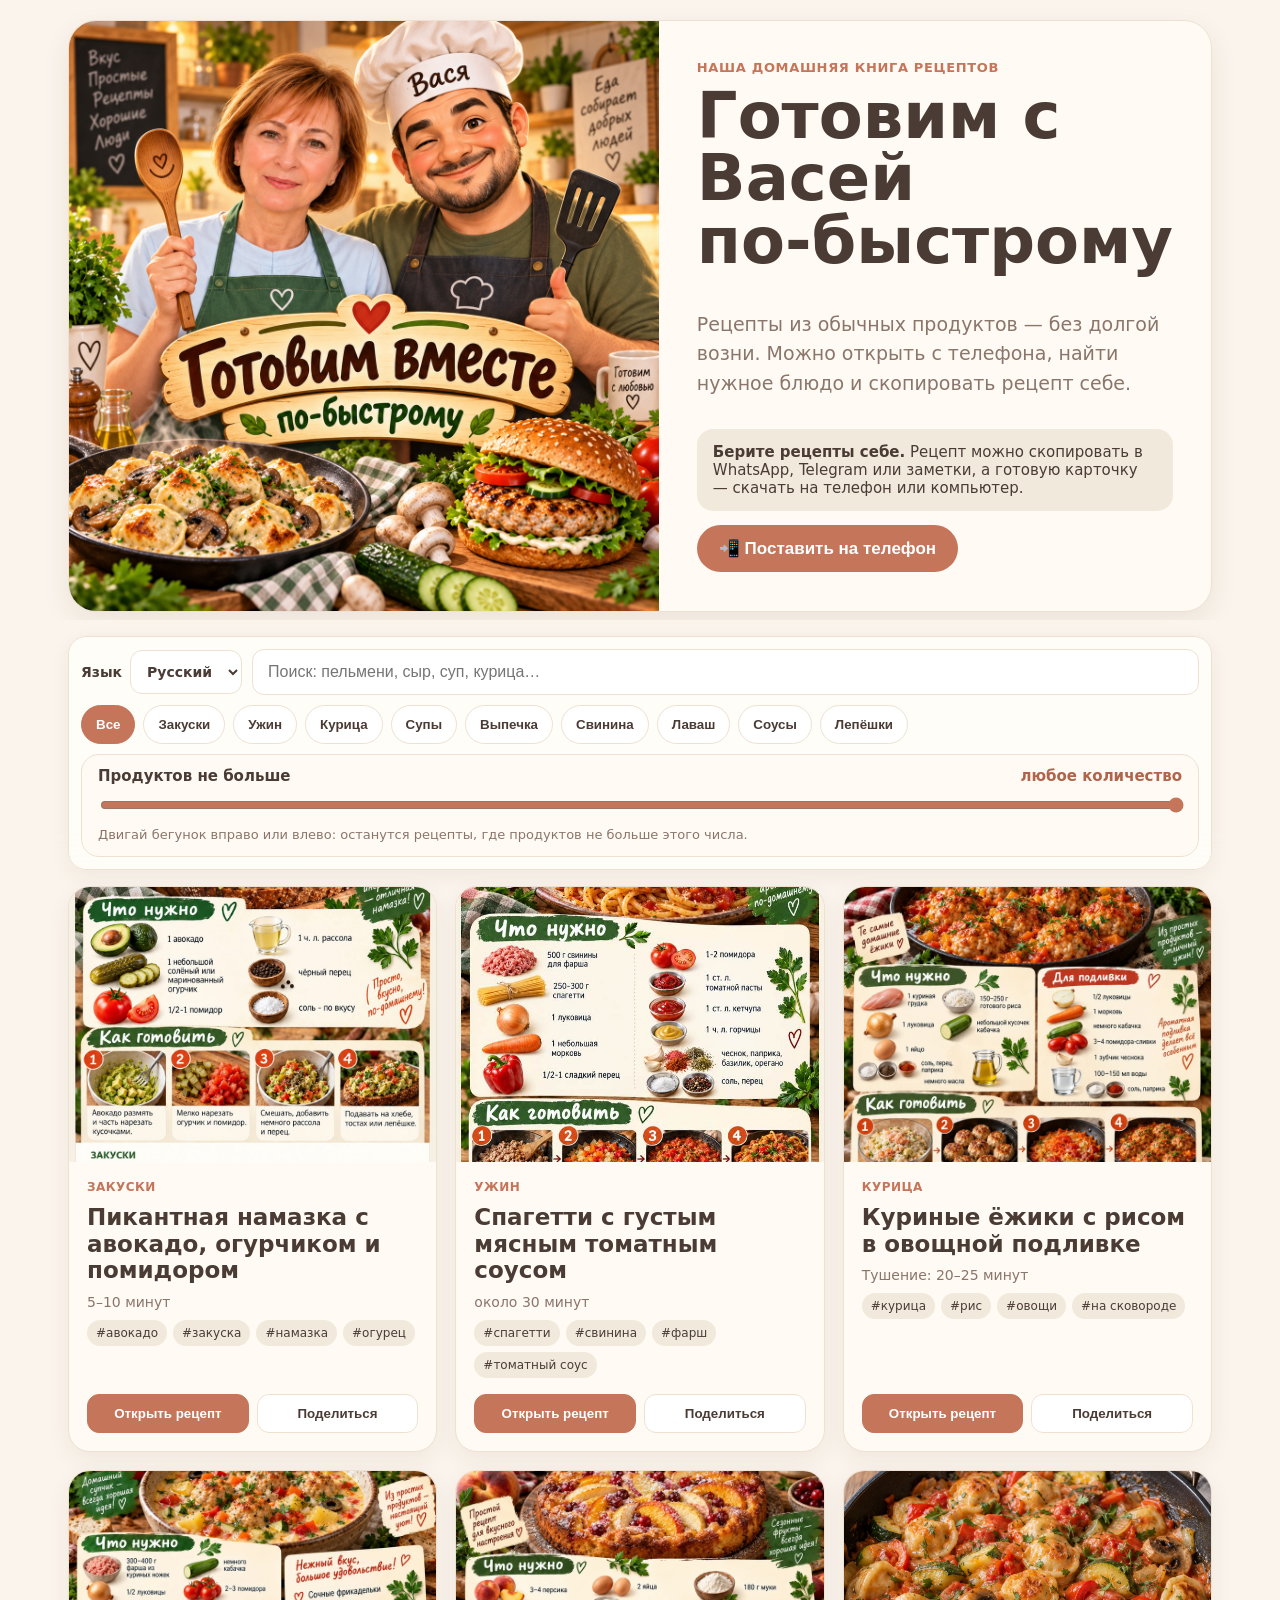
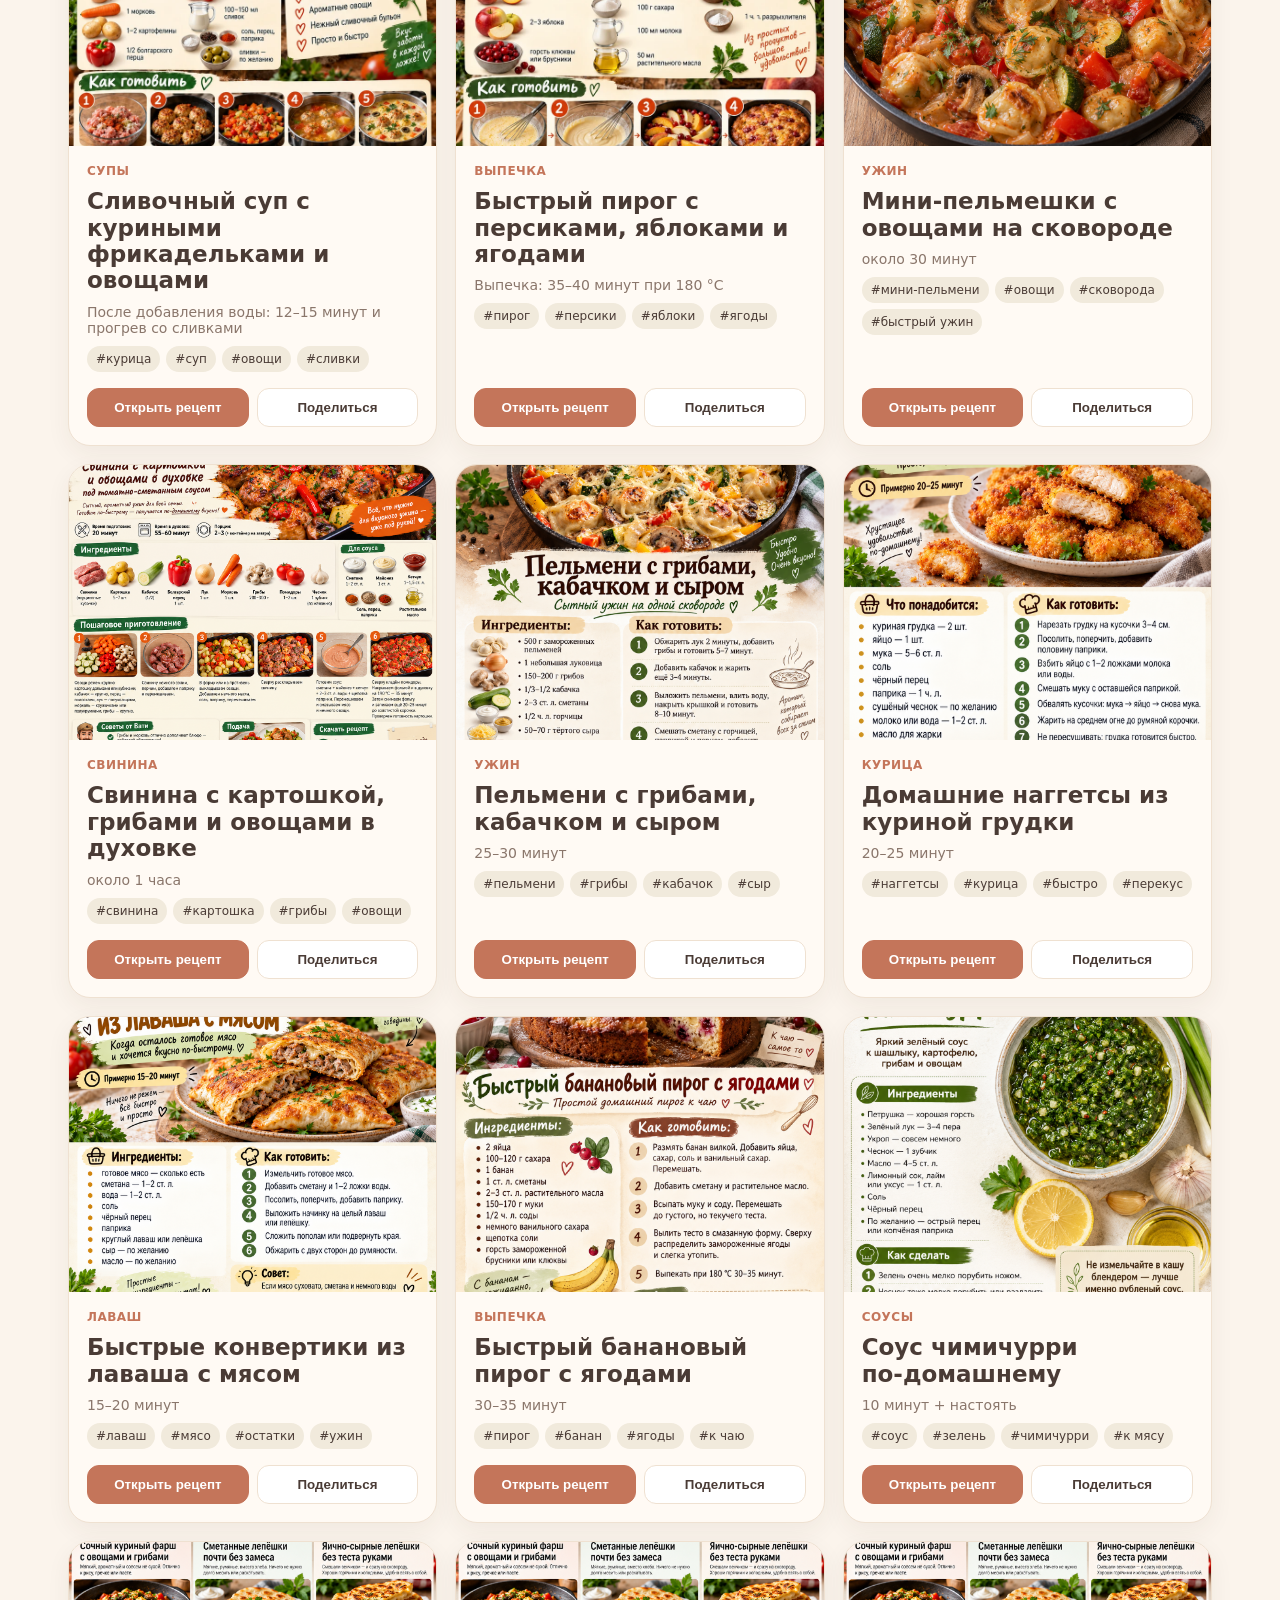
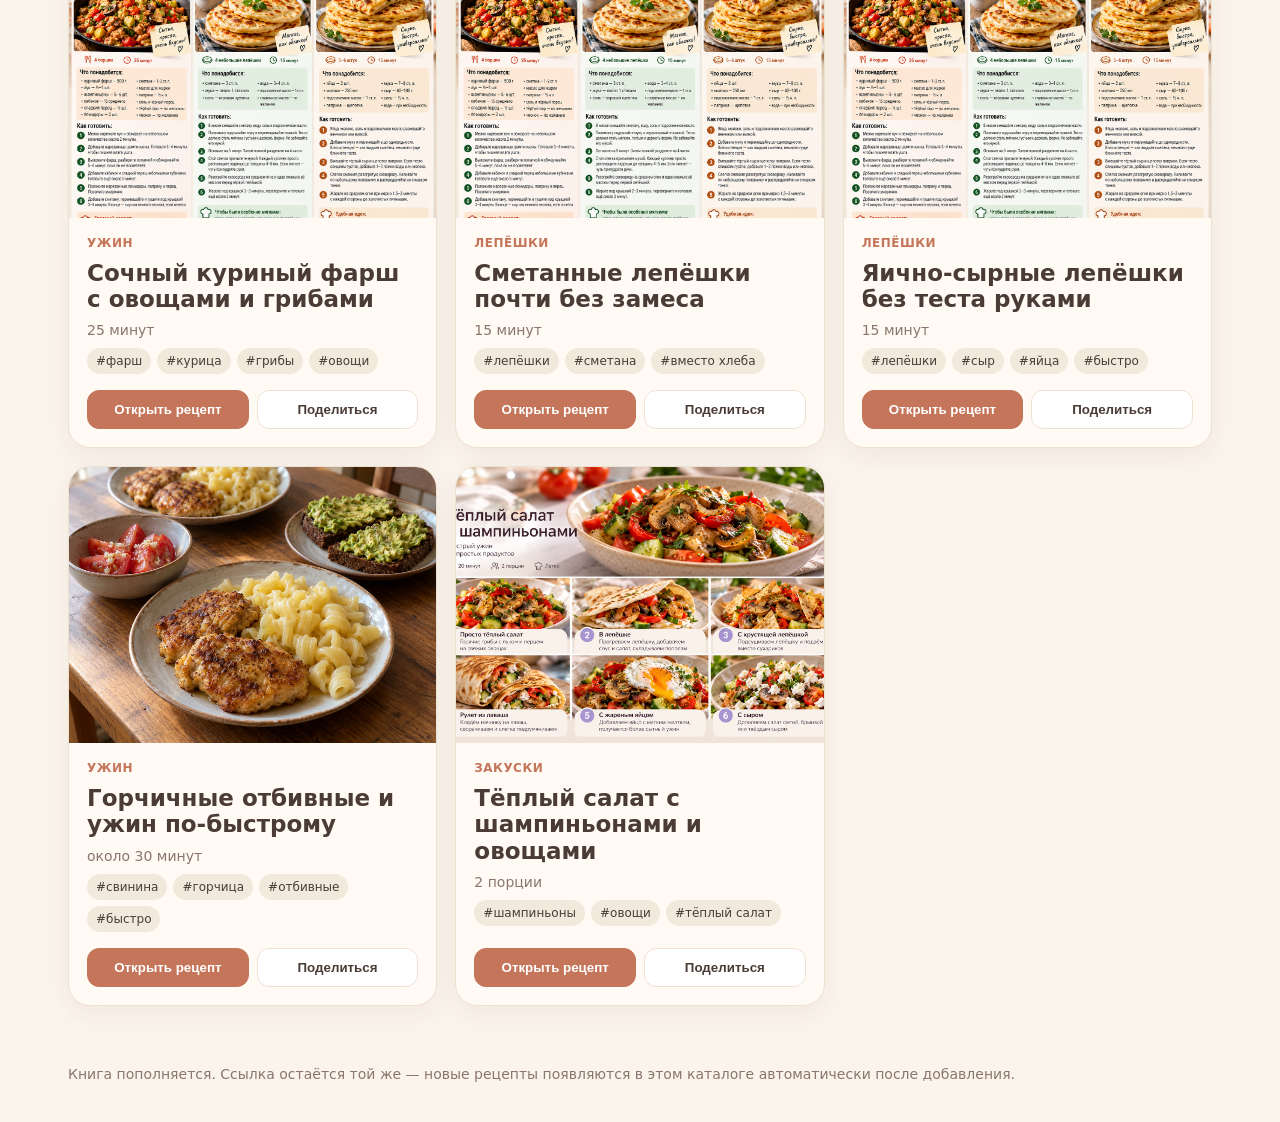
==== index.html @ b82f5401 "Compact phone header, collapsible ingredient filter, cover-free start in installed app Co-Authored-B" ====
<!doctype html>
<html lang="ru">
<head>
<meta charset="utf-8">

<meta name="viewport" content="width=device-width,initial-scale=1">
<title>Готовим с Васей по‑быстрому</title>
<meta name="description" content="Простые домашние рецепты Люды и Васи: быстро, понятно и из обычных продуктов.">
<link rel="manifest" href="manifest.webmanifest">
<meta name="theme-color" content="#f3c9b0">
<meta name="mobile-web-app-capable" content="yes">
<meta name="apple-mobile-web-app-capable" content="yes">
<meta name="apple-mobile-web-app-title" content="Готовим с Васей">
<link rel="apple-touch-icon" href="icons/apple-touch-icon.png">
<link rel="icon" type="image/png" href="icons/icon-192.png">
<link rel="stylesheet" href="extras.css?v=5">
<style>
:root{--bg:#fbf4ec;--card:#fffaf4;--ink:#4a3b35;--muted:#8a766b;--green:#c4755a;--gold:#f0d08a;--line:#efe1d1}
*{box-sizing:border-box} body{margin:0;font-family:system-ui,-apple-system,Segoe UI,Roboto,Arial,sans-serif;background:var(--bg);color:var(--ink)}
.hero{max-width:1180px;margin:0 auto;padding:20px 18px 8px}
.heroCard{background:var(--card);border:1px solid var(--line);border-radius:28px;overflow:hidden;box-shadow:0 10px 28px rgba(70,50,30,.08)}
.heroGrid{display:grid;grid-template-columns:1.05fr .95fr;align-items:stretch}
.heroImg{width:100%;height:100%;min-height:390px;object-fit:cover}
.heroText{padding:38px;display:flex;flex-direction:column;justify-content:center}
.kicker{font-weight:800;color:var(--green);letter-spacing:.05em;text-transform:uppercase;font-size:13px}
h1{font-size:clamp(34px,5vw,64px);line-height:.98;margin:10px 0 18px}
.heroText p{font-size:19px;line-height:1.55;color:var(--muted);max-width:650px}
.note{background:#f1eadc;border-radius:16px;padding:14px 16px;margin-top:12px;font-size:15px}
.toolbar{max-width:1180px;margin:0 auto;padding:16px 18px;position:sticky;top:0;z-index:5;background:linear-gradient(var(--bg) 80%,rgba(247,241,229,0))}
.controls{background:rgba(255,253,248,.96);border:1px solid var(--line);border-radius:18px;padding:12px;display:flex;gap:10px;flex-wrap:wrap;box-shadow:0 6px 20px rgba(70,50,30,.06)}
input{flex:1;min-width:220px;padding:13px 15px;border:1px solid var(--line);border-radius:12px;font-size:16px;background:#fff}
button,.chip{border:1px solid var(--line);background:#fff;padding:11px 14px;border-radius:999px;cursor:pointer;font-weight:700;color:var(--ink)}
.chip.active{background:var(--green);color:#fff;border-color:var(--green)}
main{max-width:1180px;margin:0 auto;padding:0 18px 60px}
.grid{display:grid;grid-template-columns:repeat(3,1fr);gap:18px}
.card{background:var(--card);border:1px solid var(--line);border-radius:22px;overflow:hidden;box-shadow:0 8px 24px rgba(70,50,30,.06);display:flex;flex-direction:column}
.card img{width:100%;aspect-ratio:4/3;object-fit:cover}
.cardBody{padding:18px;display:flex;flex-direction:column;gap:10px;flex:1}
.badge{font-size:12px;font-weight:800;color:var(--green);text-transform:uppercase;letter-spacing:.04em}
.card h2{font-size:23px;line-height:1.15;margin:0}.meta{color:var(--muted);font-size:14px}
.tags{display:flex;gap:6px;flex-wrap:wrap}.tag{font-size:12px;background:#f1eadc;border-radius:999px;padding:6px 9px}
.actions{display:flex;gap:8px;margin-top:auto;padding-top:6px}
.actions button{border-radius:12px;flex:1}.primary{background:var(--green);color:#fff;border-color:var(--green)}
.modal{position:fixed;inset:0;background:rgba(34,26,20,.58);display:none;align-items:center;justify-content:center;padding:18px;z-index:20}
.modal.open{display:flex}.modalBox{background:var(--card);max-width:820px;width:100%;max-height:92vh;overflow:auto;border-radius:24px;border:1px solid var(--line)}
.modalImg{width:100%;max-height:360px;object-fit:cover}.modalBody{padding:22px 24px 28px}
.close{float:right}.cols{display:grid;grid-template-columns:.9fr 1.1fr;gap:24px}.cols h3{margin-bottom:8px}li{margin:7px 0;line-height:1.45}
.recipeDesc{font-size:16px;line-height:1.55;color:var(--muted);margin:10px 0 18px}.modalActions{display:grid;grid-template-columns:repeat(3,1fr);gap:10px;margin-top:16px}.copyBig,.shareBig,.downloadBig{width:100%;margin-top:0;border-radius:14px}.copyBig{background:var(--green);color:#fff;border-color:var(--green)}.shareBig{background:#fff;color:var(--ink);border-color:var(--green)}.downloadBig{background:#fff7e8;color:var(--ink);border-color:var(--gold)}
.footer{max-width:1180px;margin:0 auto;padding:0 18px 40px;color:var(--muted);font-size:14px}
.empty{padding:40px;text-align:center;color:var(--muted);grid-column:1/-1}
@media(max-width:900px){.heroGrid{grid-template-columns:1fr}.heroImg{min-height:0;max-height:520px}.grid{grid-template-columns:repeat(2,1fr)}.cols{grid-template-columns:1fr}}
@media(max-width:600px){.modalActions{grid-template-columns:1fr}.hero{padding:10px 10px 0}.heroText{padding:24px}.heroText p{font-size:17px}.toolbar,main{padding-left:10px;padding-right:10px}.grid{grid-template-columns:1fr}.card h2{font-size:22px}.modal{padding:8px}.modalBody{padding:18px}}

.languageControl{display:flex;align-items:center;gap:8px;font-size:14px;font-weight:700}.languageControl select{border:1px solid var(--line);border-radius:12px;background:#fff;padding:12px;color:var(--ink);font:inherit}#translationNotice:empty{display:none}.modalActions{grid-template-columns:repeat(2,minmax(0,1fr))}@media(max-width:600px){.languageControl{width:100%;justify-content:flex-end}input{min-width:0;width:100%}.modalActions{grid-template-columns:1fr}.actions button{min-width:0}.controls{overflow-wrap:anywhere}}
.servingChoices{display:flex;flex-wrap:wrap;gap:8px}.servingChoices button{min-height:44px;text-align:left;white-space:normal}.servingDescription{line-height:1.55}.servingBlock{margin:18px 0}.servingBlock[hidden]{display:none}</style>
</head>
<body>
<section class="hero"><div class="heroCard"><div class="heroGrid">
<img class="heroImg" src="assets/cover.png" alt="Готовим вместе по-быстрому">
<div class="heroText"><div class="kicker">Наша домашняя книга рецептов</div>
<h1>Готовим с Васей по‑быстрому</h1>
<p>Рецепты из обычных продуктов — без долгой возни. Можно открыть с телефона, найти нужное блюдо и скопировать рецепт себе.</p>
<div class="note"><b>Берите рецепты себе.</b> Рецепт можно скопировать в WhatsApp, Telegram или заметки, а готовую карточку — скачать на телефон или компьютер.</div>
</div></div></div></section>

<div class="toolbar"><div class="controls">
<label class="languageControl"><span id="languageLabel">Язык</span><select id="languageSelect"><option value="ru" lang="ru">Русский</option><option value="en" lang="en">English</option><option value="fr" lang="fr">Français</option></select></label>
<input id="search" placeholder="Найти: пельмени, фарш, соус, лаваш…">
<div id="chips" style="display:flex;gap:8px;flex-wrap:wrap"></div>
</div></div>

<main><div id="grid" class="grid"></div></main>
<div class="footer">Книга пополняется. Ссылка остаётся той же — новые рецепты появляются в этом каталоге автоматически после добавления.</div>

<div id="modal" class="modal"><div class="modalBox">
<img id="mImg" class="modalImg" alt="">
<div class="modalBody"><button class="close" id="closeBtn">Закрыть</button>
<div class="badge" id="mCat"></div><h2 id="mTitle"></h2><div class="meta" id="mTime"></div><p class="recipeDesc" id="mDesc"></p>
<div class="cols"><div><h3 id="ingredientsTitle">Что понадобится</h3><ul id="mIng"></ul></div><div><h3 id="stepsTitle">Как готовить</h3><ol id="mSteps"></ol></div></div>
<section id="mServing" class="servingBlock" hidden aria-labelledby="servingTitle"><h3 id="servingTitle"></h3><div id="servingChoices" class="servingChoices" role="group" aria-labelledby="servingTitle"></div><p id="servingDescription" class="servingDescription" aria-live="polite"></p></section>
<p id="translationNotice" role="status"></p><div class="note" id="mTip"></div><div class="modalActions"><button class="copyBig" id="copyBtn">Скопировать рецепт</button><button class="shareBig" id="shareBtn">Поделиться</button><button class="downloadBig" id="downloadBtn">Скачать рецепт (.txt)</button><button class="downloadBig" id="originalBtn" style="display:none">Карточка на русском</button></div>
</div></div></div>

<script src="app.js?v=20261018-1"></script>
<script src="extras.js?v=2"></script>
</body></html>
---- extras.css ----
/* Надстройка над базовым сайтом: бегунки, кнопка установки, мягкие тона */
.kicker,.badge{color:#b0644a}
.card,.heroCard,.modalBox,.controls{box-shadow:0 8px 24px rgba(120,80,50,.07)}
.tag,.note{background:#f6e9da}

.sliderBox{background:var(--card);border:1px solid var(--line);border-radius:18px;padding:12px 16px 8px;flex:1 1 100%}
.sliderBox label{display:flex;justify-content:space-between;gap:12px;font-weight:700;font-size:15px}
.sliderBox label em{font-style:normal;color:#b0644a;text-align:right}
.sliderBox input[type=range]{width:100%;min-width:0;padding:0;height:36px;border:0;background:none;accent-color:#c4755a;cursor:pointer}
.sliderHint{margin:0 0 6px;color:var(--muted);font-size:13px}

.scaleBox{margin:16px 0 8px}

/* Панель поиска не должна занимать экран: прилипает только на высоких широких экранах */
.toolbar{position:static!important}
@media(min-width:901px) and (min-height:760px){.toolbar{position:sticky!important}}
@media(max-width:600px){
  .sliderBox{padding:10px 14px 4px}
  .sliderHint{font-size:12px}
  .controls{gap:8px}

  /* компактная шапка: рецепты должны быть видны сразу */
  .hero{padding:8px 10px 0}
  .heroImg{max-height:140px!important;min-height:0!important}
  .heroText{padding:14px 18px 16px}
  .heroText h1{font-size:28px;margin:4px 0 6px}
  .heroText p,.heroText .note{display:none}
  .toolbar{padding-top:8px;padding-bottom:8px}
  #chips{flex-wrap:nowrap!important;overflow-x:auto;width:100%;padding-bottom:4px;-webkit-overflow-scrolling:touch}
  #chips .chip{flex:none;white-space:nowrap}
  .languageControl{width:auto;flex:none}
  .languageControl span{display:none}
  .controls input{flex:1 1 140px;min-width:0}
  #ingFilter{display:none}
  .controls.openFilter #ingFilter{display:block}
  .installBtn{margin-top:8px;padding:10px 18px;font-size:15px}
}
.filterToggle{display:none;width:100%;border:1px solid var(--line);background:#fff;border-radius:14px;padding:10px 14px;font-size:15px;font-weight:700;color:var(--ink);cursor:pointer;text-align:left}
@media(max-width:600px){.filterToggle{display:block}}

/* когда приложение открыто с иконки: сразу к рецептам, без большой обложки */
@media (display-mode: standalone){
  .heroImg,.heroText p,.heroText .note{display:none!important}
  .heroGrid{grid-template-columns:1fr!important}
  .heroText{padding:16px 18px}
  .heroText h1{font-size:28px;margin:4px 0 0}
}

.installBtn{margin-top:14px;align-self:flex-start;background:#c4755a;color:#fff;border:0;border-radius:999px;padding:13px 22px;font-size:17px;font-weight:700;cursor:pointer}
.installBtn:hover{background:#b0644a}
.installHelp{margin-top:10px;background:#fff;border:1px solid var(--line);border-radius:14px;padding:12px 14px;font-size:15px;line-height:1.5;display:none}
.installHelp.open{display:block}
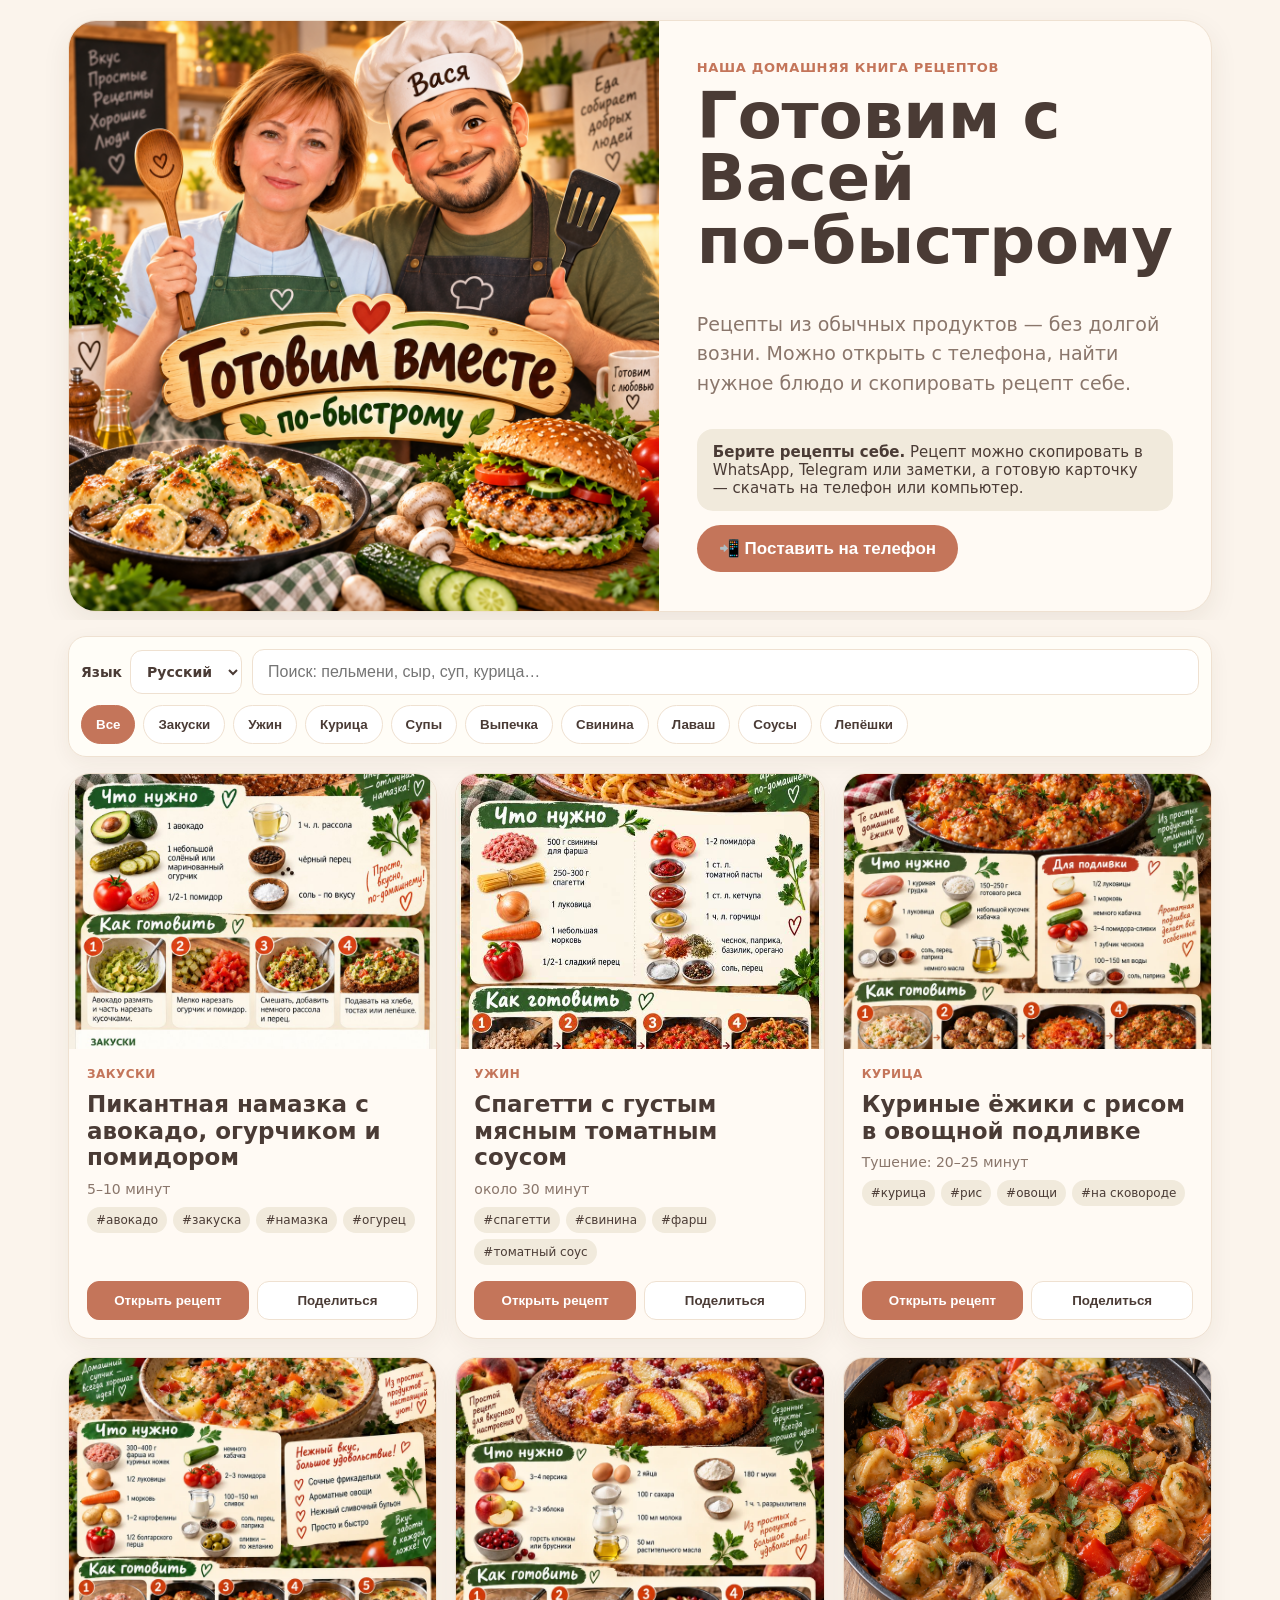
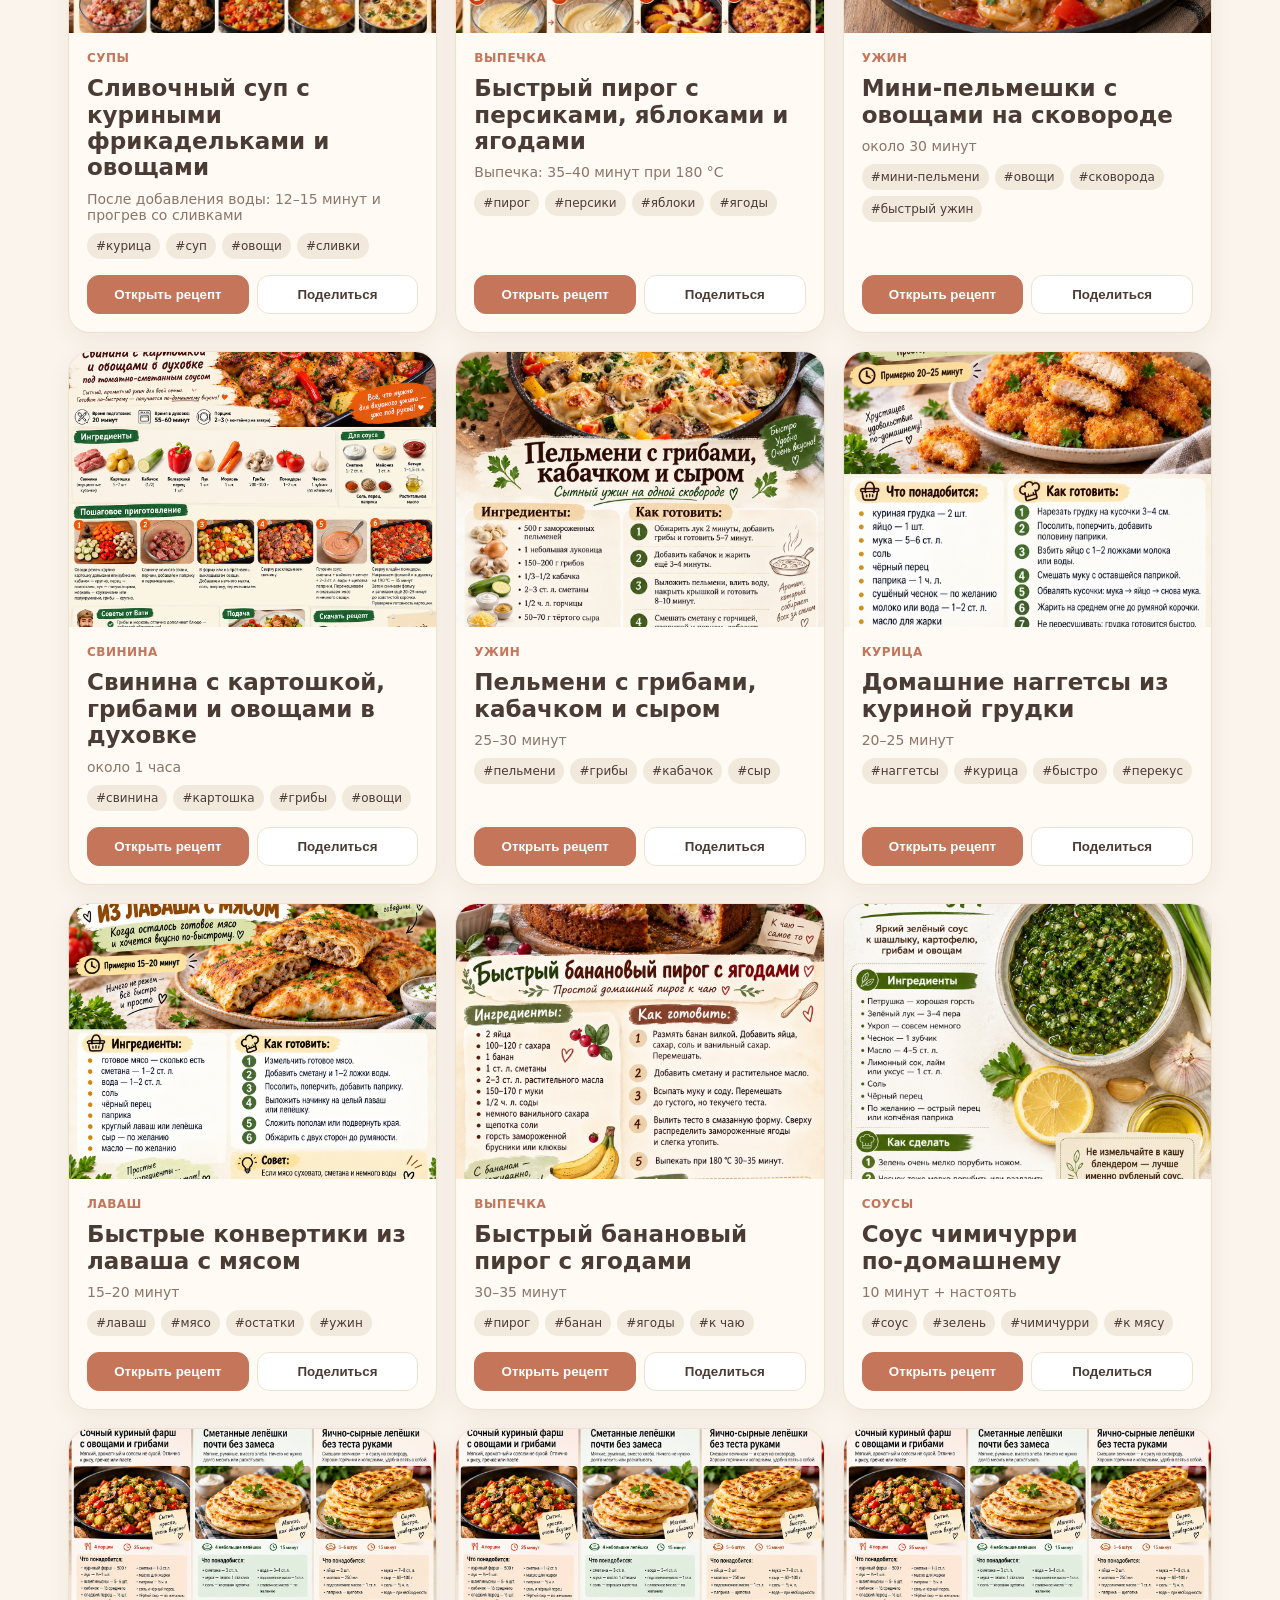
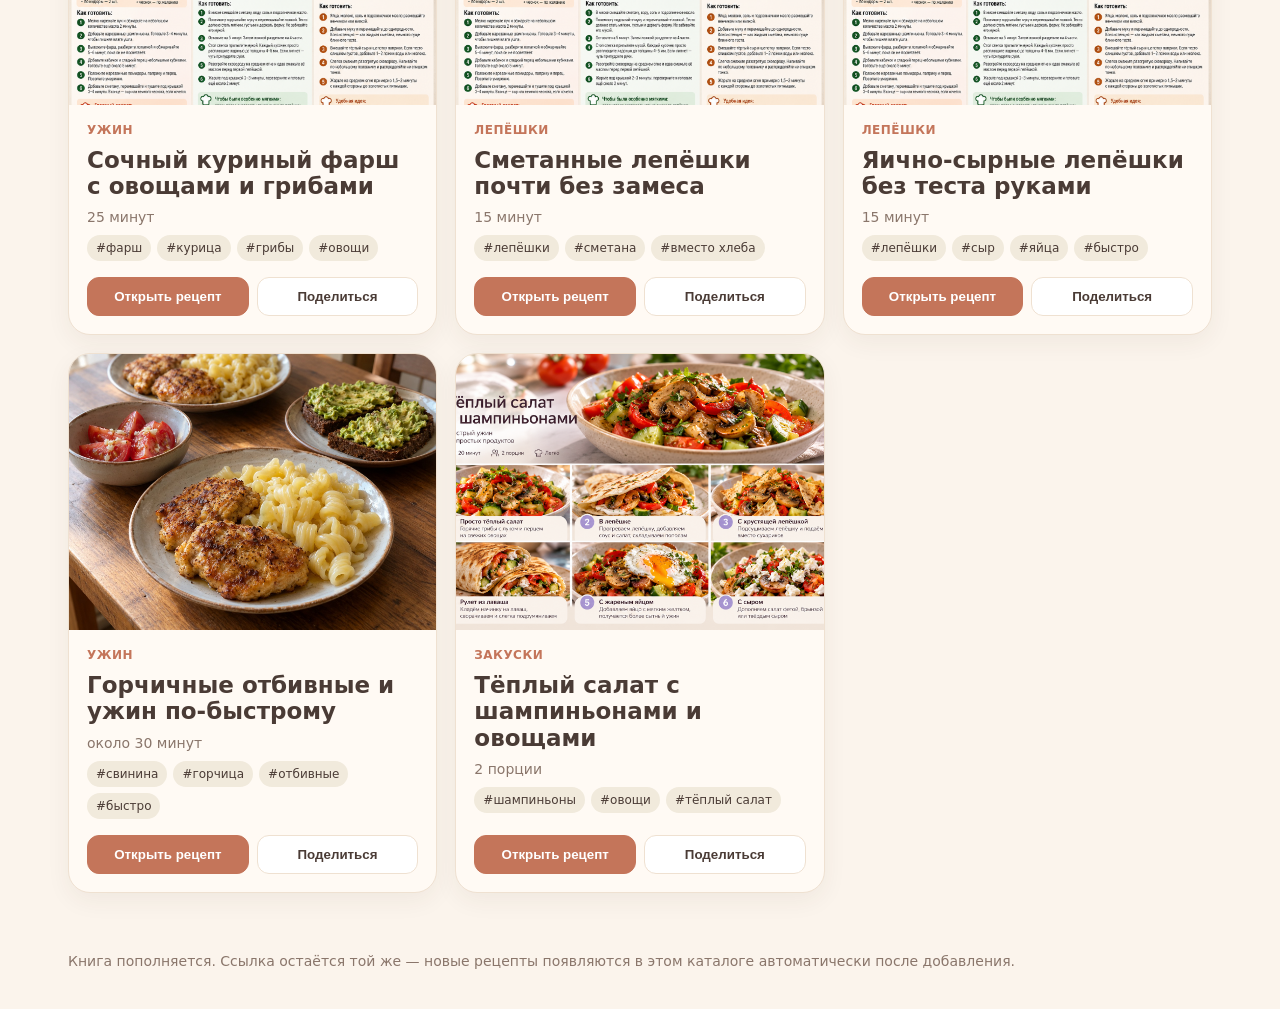
==== commit f433cd7f: "Remove ingredient-count slider from main screen, make header compact, refresh service worker faster " ====
--- a/index.html
+++ b/index.html
@@ -13,7 +13,7 @@
 <meta name="apple-mobile-web-app-title" content="Готовим с Васей">
 <link rel="apple-touch-icon" href="icons/apple-touch-icon.png">
 <link rel="icon" type="image/png" href="icons/icon-192.png">
-<link rel="stylesheet" href="extras.css?v=5">
+<link rel="stylesheet" href="extras.css?v=7">
 <style>
 :root{--bg:#fbf4ec;--card:#fffaf4;--ink:#4a3b35;--muted:#8a766b;--green:#c4755a;--gold:#f0d08a;--line:#efe1d1}
 *{box-sizing:border-box} body{margin:0;font-family:system-ui,-apple-system,Segoe UI,Roboto,Arial,sans-serif;background:var(--bg);color:var(--ink)}
@@ -82,5 +82,5 @@
 </div></div></div>
 
 <script src="app.js?v=20261018-1"></script>
-<script src="extras.js?v=2"></script>
+<script src="extras.js?v=3"></script>
 </body></html>
--- a/extras.css
+++ b/extras.css
@@ -13,7 +13,6 @@
 
 /* Панель поиска не должна занимать экран: прилипает только на высоких широких экранах */
 .toolbar{position:static!important}
-@media(min-width:901px) and (min-height:760px){.toolbar{position:sticky!important}}
 @media(max-width:600px){
   .sliderBox{padding:10px 14px 4px}
   .sliderHint{font-size:12px}
@@ -28,9 +27,9 @@
   .toolbar{padding-top:8px;padding-bottom:8px}
   #chips{flex-wrap:nowrap!important;overflow-x:auto;width:100%;padding-bottom:4px;-webkit-overflow-scrolling:touch}
   #chips .chip{flex:none;white-space:nowrap}
-  .languageControl{width:auto;flex:none}
+  .languageControl{width:auto!important;flex:none!important}
   .languageControl span{display:none}
-  .controls input{flex:1 1 140px;min-width:0}
+  .controls input{flex:1 1 140px!important;min-width:0!important;width:auto!important}
   #ingFilter{display:none}
   .controls.openFilter #ingFilter{display:block}
   .installBtn{margin-top:8px;padding:10px 18px;font-size:15px}
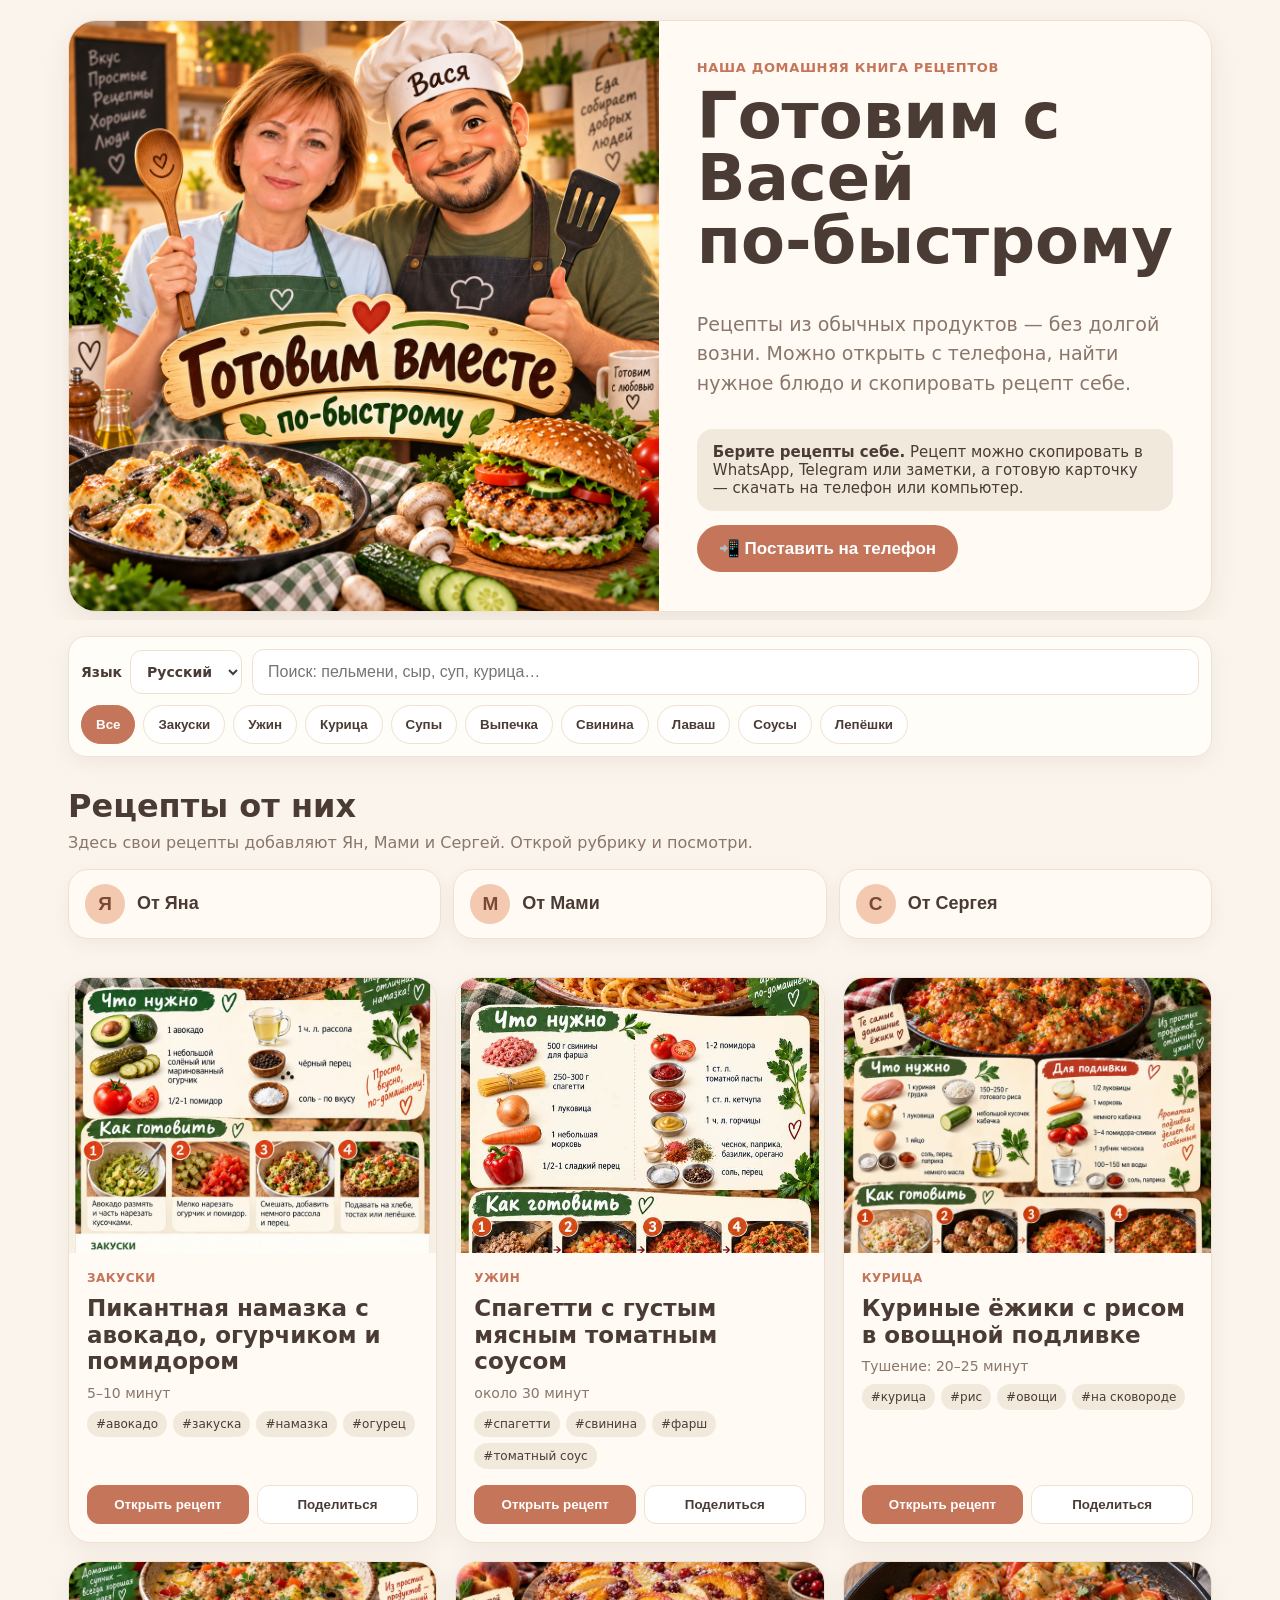
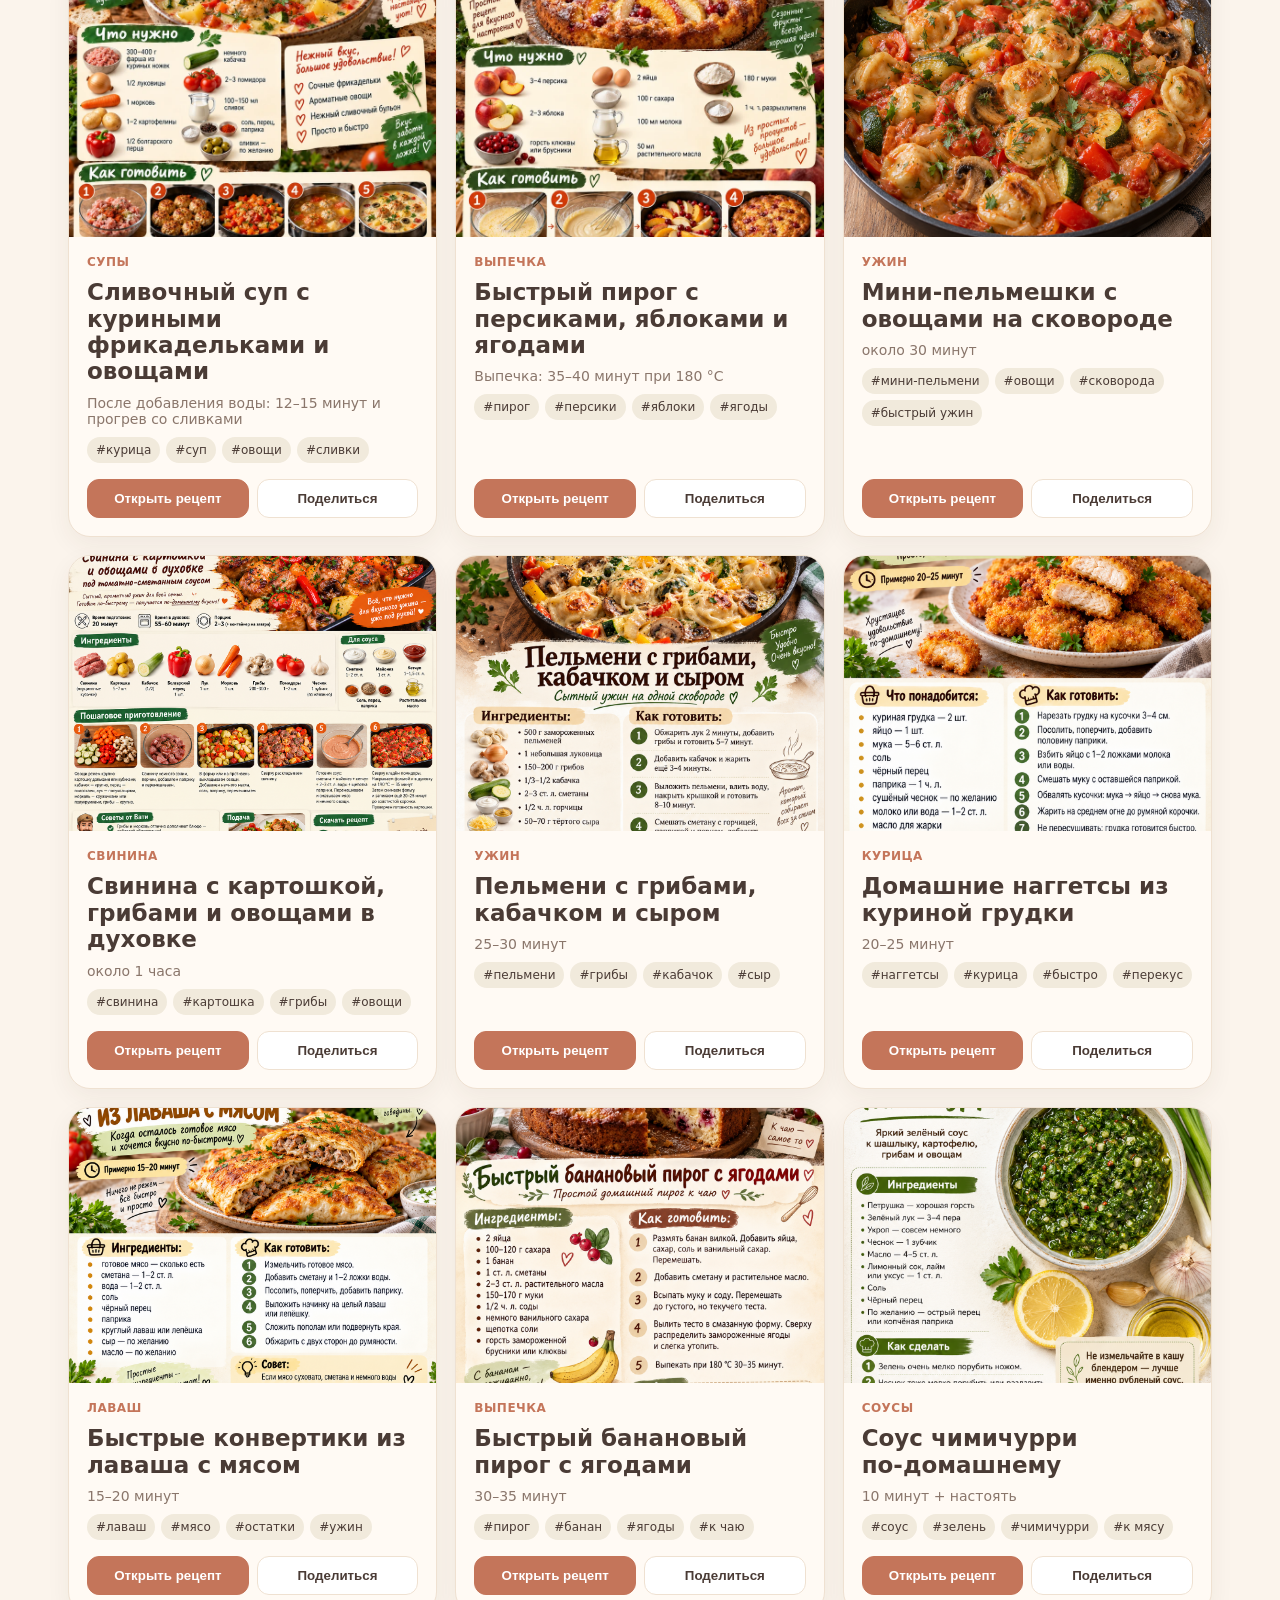
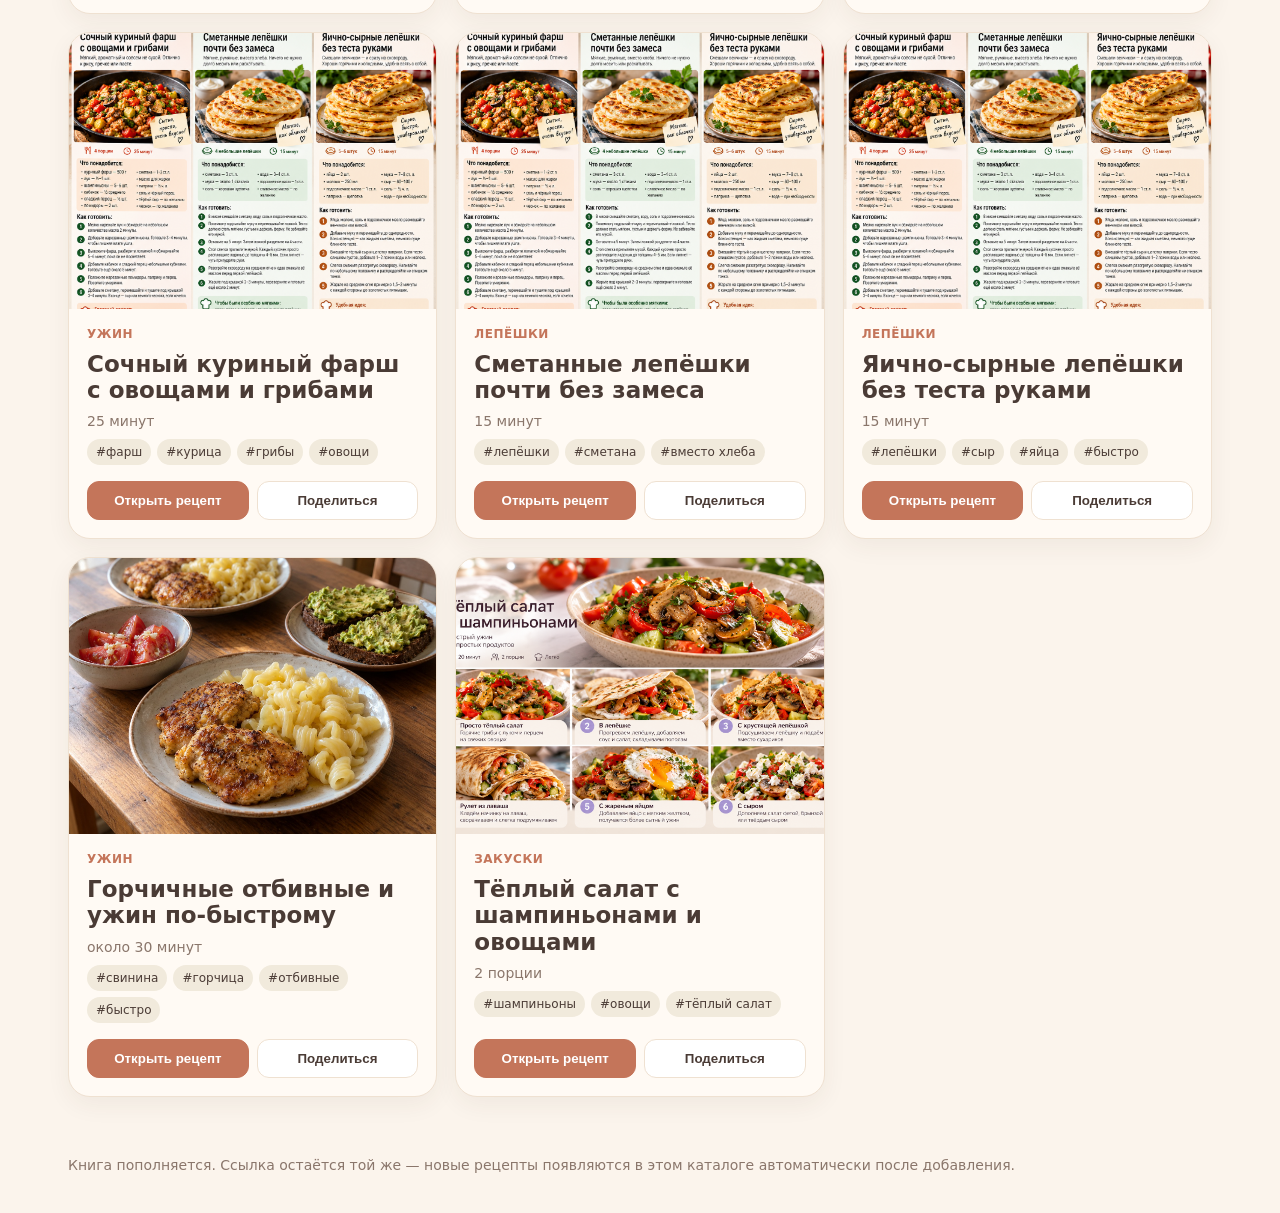
==== commit 42726b60: "Add family recipe sections: From Yan, From Mami, From Sergey Co-Authored-By: Claude Sonnet 5.5 <nore" ====
--- a/index.html
+++ b/index.html
@@ -13,7 +13,8 @@
 <meta name="apple-mobile-web-app-title" content="Готовим с Васей">
 <link rel="apple-touch-icon" href="icons/apple-touch-icon.png">
 <link rel="icon" type="image/png" href="icons/icon-192.png">
-<link rel="stylesheet" href="extras.css?v=7">
+<link rel="stylesheet" href="extras.css?v=8">
+<link rel="stylesheet" href="rubrics.css?v=1">
 <style>
 :root{--bg:#fbf4ec;--card:#fffaf4;--ink:#4a3b35;--muted:#8a766b;--green:#c4755a;--gold:#f0d08a;--line:#efe1d1}
 *{box-sizing:border-box} body{margin:0;font-family:system-ui,-apple-system,Segoe UI,Roboto,Arial,sans-serif;background:var(--bg);color:var(--ink)}
@@ -82,5 +83,6 @@
 </div></div></div>
 
 <script src="app.js?v=20261018-1"></script>
-<script src="extras.js?v=3"></script>
+<script src="extras.js?v=4"></script>
+<script src="rubrics.js?v=1"></script>
 </body></html>
--- a/extras.css
+++ b/extras.css
@@ -49,3 +49,11 @@
 .installBtn:hover{background:#b0644a}
 .installHelp{margin-top:10px;background:#fff;border:1px solid var(--line);border-radius:14px;padding:12px 14px;font-size:15px;line-height:1.5;display:none}
 .installHelp.open{display:block}
+
+/* кнопка "К рецептам": сверху полосой, которая не уезжает при прокрутке, и ещё раз внизу */
+.modalBox{position:relative}
+.backBar{position:sticky;top:0;z-index:5;background:var(--card);padding:10px 14px;border-bottom:1px solid var(--line)}
+.backBtn{display:block;width:100%;border:0;border-radius:999px;background:#c4755a;color:#fff;font-size:18px;font-weight:700;padding:13px 18px;cursor:pointer}
+.backBtn:hover{background:#b0644a}
+.backBottom{margin-top:16px}
+.modalBody .close{display:none}
--- a/rubrics.css
+++ b/rubrics.css
@@ -0,0 +1,29 @@
+/* Рубрики "Рецепты от них": мягкие тона, без резких контрастов */
+.rubrics{max-width:1180px;margin:0 auto;padding:6px 18px 22px}
+.rubTitle{font-size:clamp(24px,3.4vw,32px);margin:8px 0 6px}
+.rubIntro{color:var(--muted);margin:0 0 14px;line-height:1.5}
+.rubTiles{display:grid;grid-template-columns:repeat(3,1fr);gap:12px}
+.rubTile{display:flex;align-items:center;gap:12px;background:var(--card);border:1px solid var(--line);border-radius:20px;padding:14px 16px;font-size:18px;text-align:left;box-shadow:0 6px 18px rgba(70,50,30,.05);min-height:64px}
+.rubTile.active{background:#f8e3d5;border-color:var(--green)}
+.rubLetter{flex:none;width:40px;height:40px;border-radius:50%;background:#f3c9b0;color:#7a4a38;display:flex;align-items:center;justify-content:center;font-weight:800;font-size:19px}
+.rubBody{margin-top:16px}
+.rubHead{display:flex;align-items:center;justify-content:space-between;gap:12px;flex-wrap:wrap;margin-bottom:14px}
+.rubHead h3{margin:0;font-size:22px}
+.rubAdd{border-radius:14px;min-height:46px}
+.rubNote{background:#f1eadc;border-radius:16px;padding:16px;color:var(--muted)}
+.rubDel{display:block;width:100%;margin-top:12px;border-radius:14px;background:#fff;color:#8a5a48;border-color:var(--line)}
+.rubDel[hidden]{display:none}
+#addModal .modalBox{max-width:620px}
+#addModal h2{margin:0 0 6px}
+#addModal input,#addModal textarea,#addModal select{display:block;width:100%;min-width:0;flex:none;font:inherit;font-size:16px;padding:12px 14px;border:1px solid var(--line);border-radius:12px;background:#fff;color:var(--ink)}
+#addModal textarea{resize:vertical;line-height:1.45}
+.fLabel{display:block;font-weight:700;margin:16px 0 4px}
+.fHint{color:var(--muted);font-size:14px;line-height:1.45;margin:0 0 6px}
+.micRow{margin-top:6px}
+.micBtn{border-radius:12px;min-height:44px;background:#fff7e8;border-color:var(--gold)}
+.fMsg{min-height:24px;margin:14px 0 4px;font-weight:700}
+.fMsg.good{color:#6b7a4a}
+.fMsg.bad{color:#a2503a}
+.fButtons{display:grid;grid-template-columns:2fr 1fr;gap:10px}
+.fButtons button{min-height:48px;border-radius:14px}
+@media(max-width:600px){.rubrics{padding:4px 10px 18px}.rubTiles{grid-template-columns:1fr}.fButtons{grid-template-columns:1fr}}
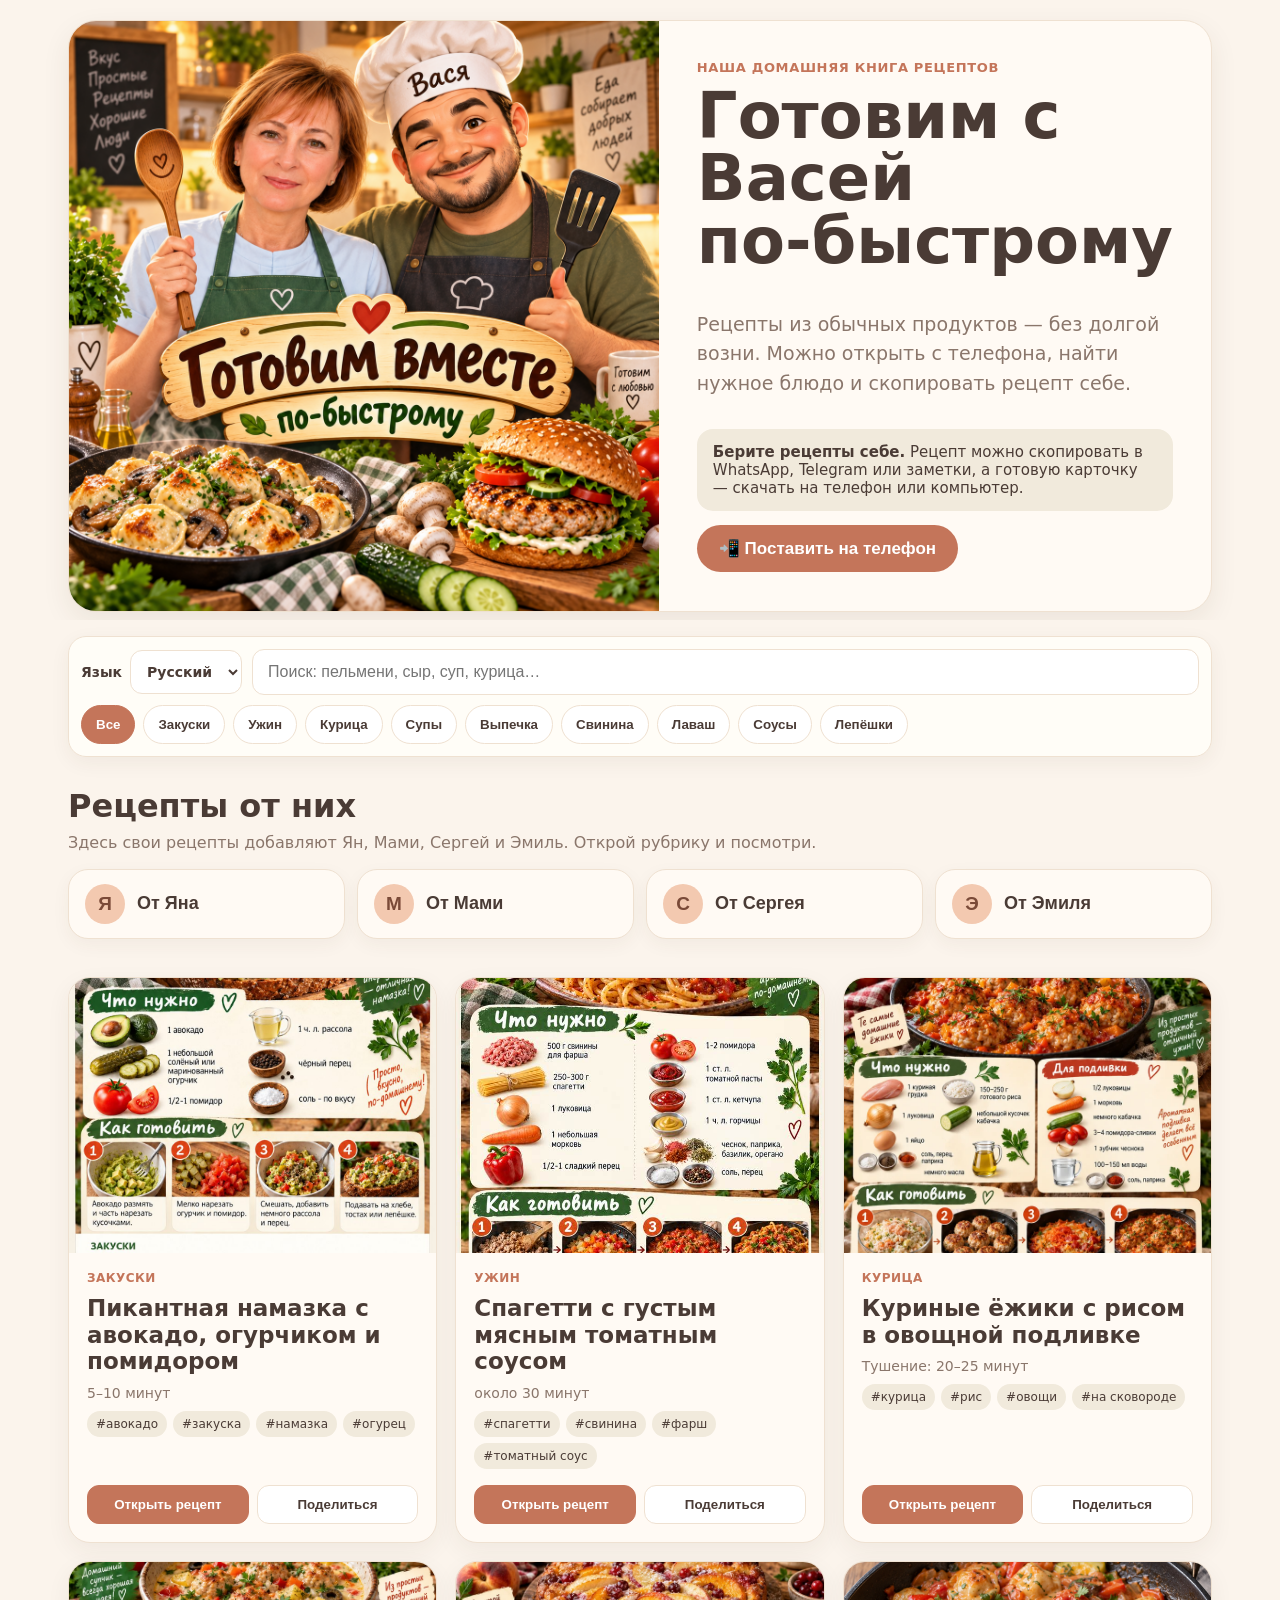
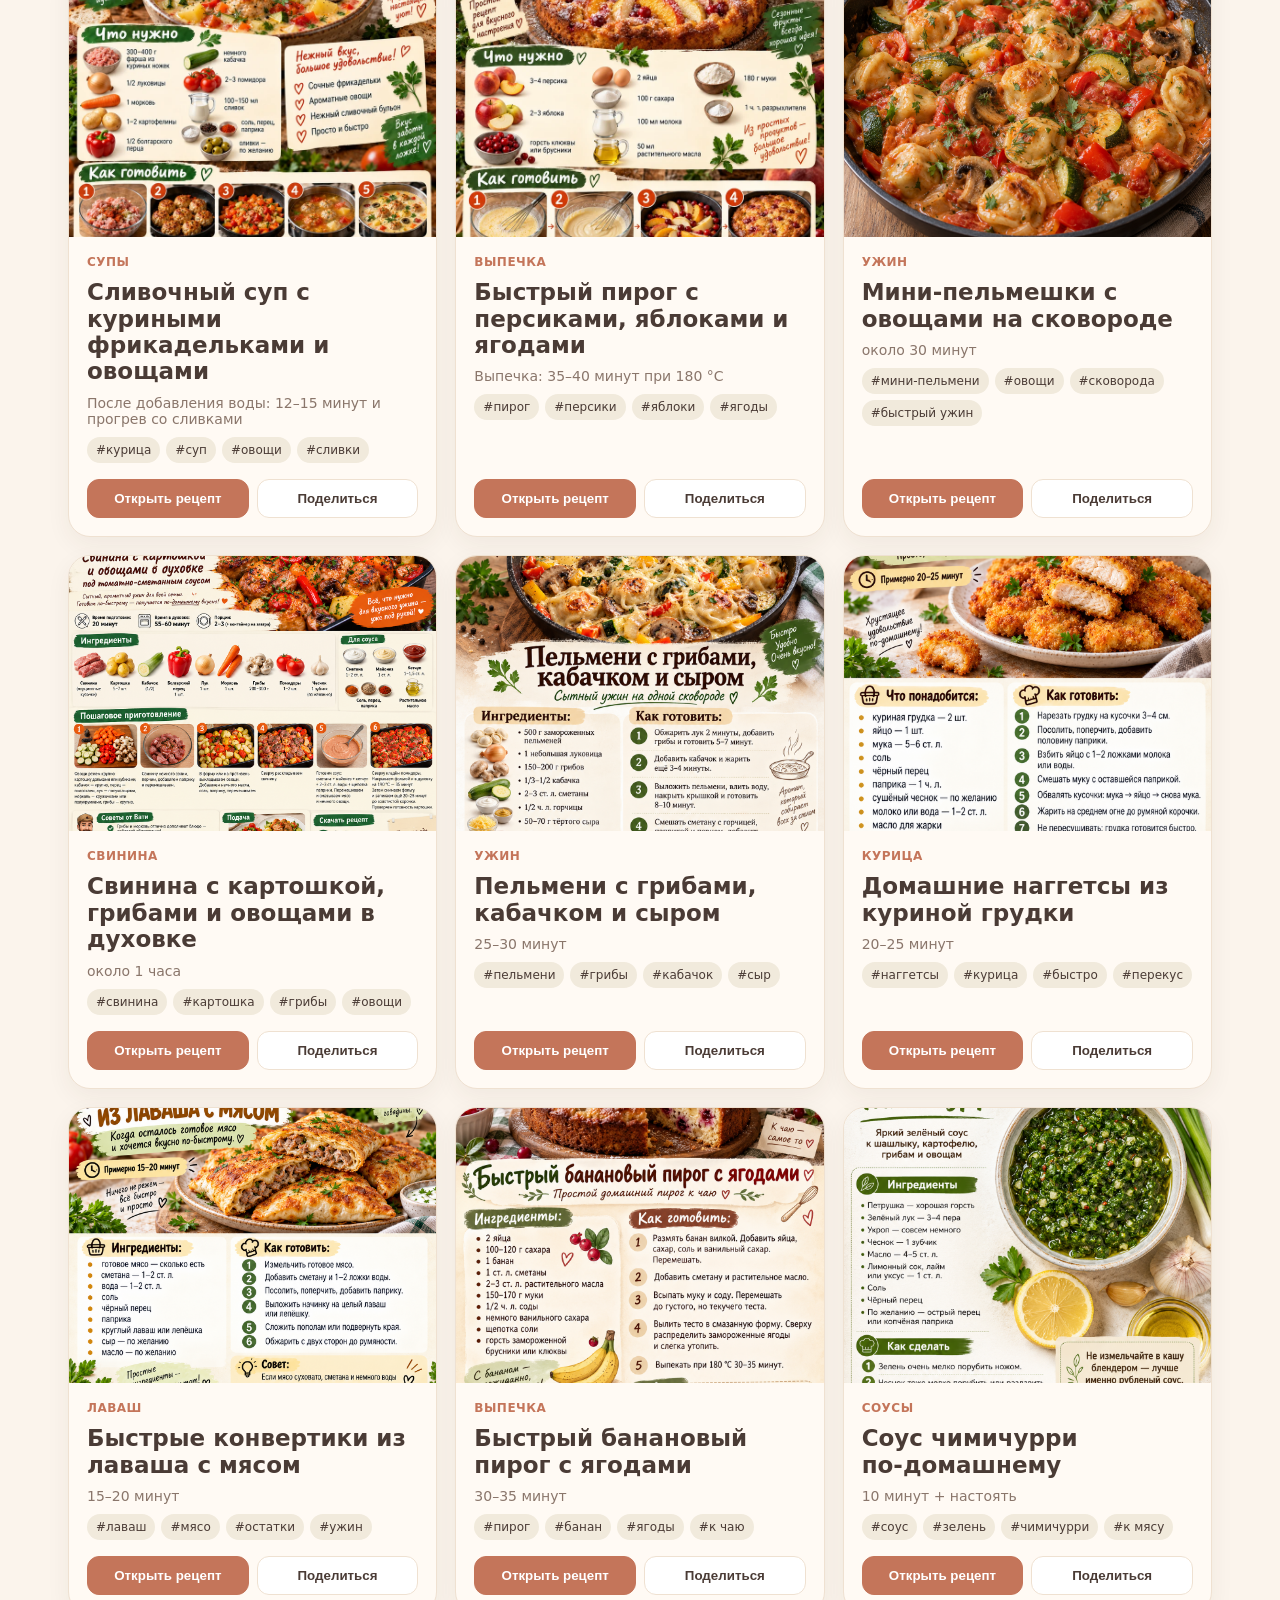
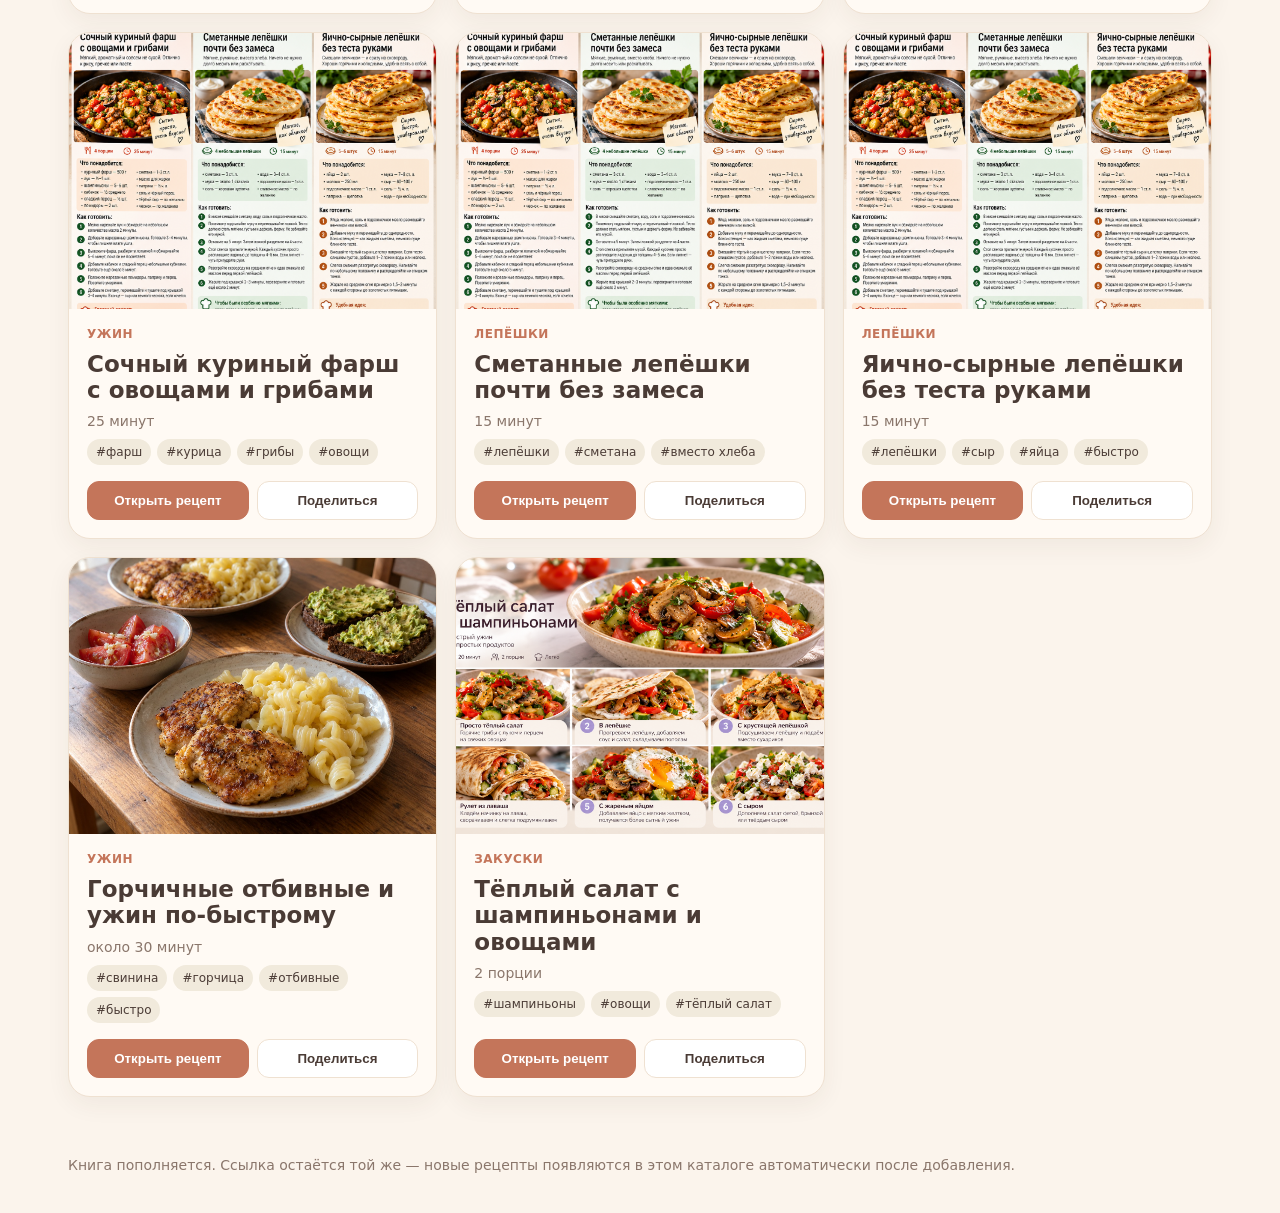
==== commit bc4c503e: "Add Emil section to family recipes Co-Authored-By: Claude Sonnet 5.5 <noreply@anthropic.com>" ====
--- a/index.html
+++ b/index.html
@@ -14,7 +14,7 @@
 <link rel="apple-touch-icon" href="icons/apple-touch-icon.png">
 <link rel="icon" type="image/png" href="icons/icon-192.png">
 <link rel="stylesheet" href="extras.css?v=8">
-<link rel="stylesheet" href="rubrics.css?v=1">
+<link rel="stylesheet" href="rubrics.css?v=2">
 <style>
 :root{--bg:#fbf4ec;--card:#fffaf4;--ink:#4a3b35;--muted:#8a766b;--green:#c4755a;--gold:#f0d08a;--line:#efe1d1}
 *{box-sizing:border-box} body{margin:0;font-family:system-ui,-apple-system,Segoe UI,Roboto,Arial,sans-serif;background:var(--bg);color:var(--ink)}
@@ -84,5 +84,5 @@
 
 <script src="app.js?v=20261018-1"></script>
 <script src="extras.js?v=4"></script>
-<script src="rubrics.js?v=1"></script>
+<script src="rubrics.js?v=2"></script>
 </body></html>
--- a/rubrics.css
+++ b/rubrics.css
@@ -2,7 +2,7 @@
 .rubrics{max-width:1180px;margin:0 auto;padding:6px 18px 22px}
 .rubTitle{font-size:clamp(24px,3.4vw,32px);margin:8px 0 6px}
 .rubIntro{color:var(--muted);margin:0 0 14px;line-height:1.5}
-.rubTiles{display:grid;grid-template-columns:repeat(3,1fr);gap:12px}
+.rubTiles{display:grid;grid-template-columns:repeat(auto-fit,minmax(210px,1fr));gap:12px}
 .rubTile{display:flex;align-items:center;gap:12px;background:var(--card);border:1px solid var(--line);border-radius:20px;padding:14px 16px;font-size:18px;text-align:left;box-shadow:0 6px 18px rgba(70,50,30,.05);min-height:64px}
 .rubTile.active{background:#f8e3d5;border-color:var(--green)}
 .rubLetter{flex:none;width:40px;height:40px;border-radius:50%;background:#f3c9b0;color:#7a4a38;display:flex;align-items:center;justify-content:center;font-weight:800;font-size:19px}
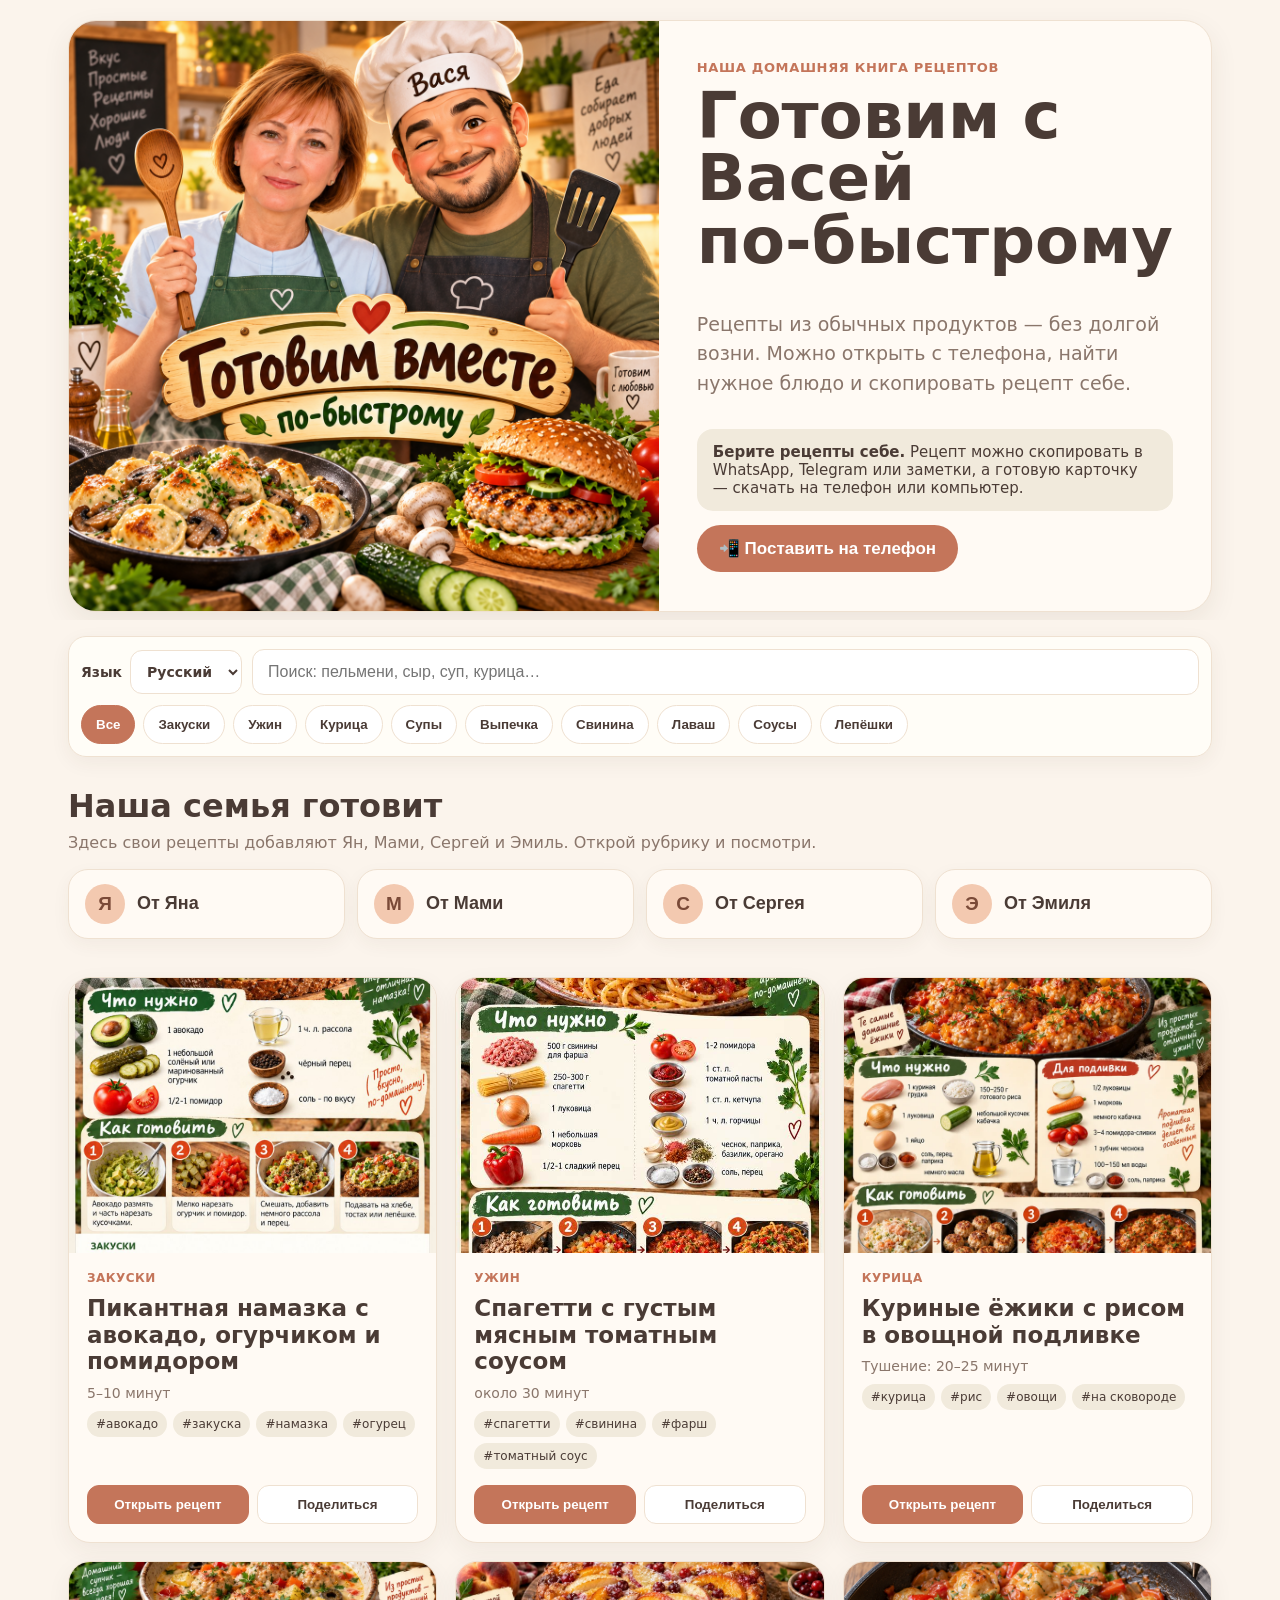
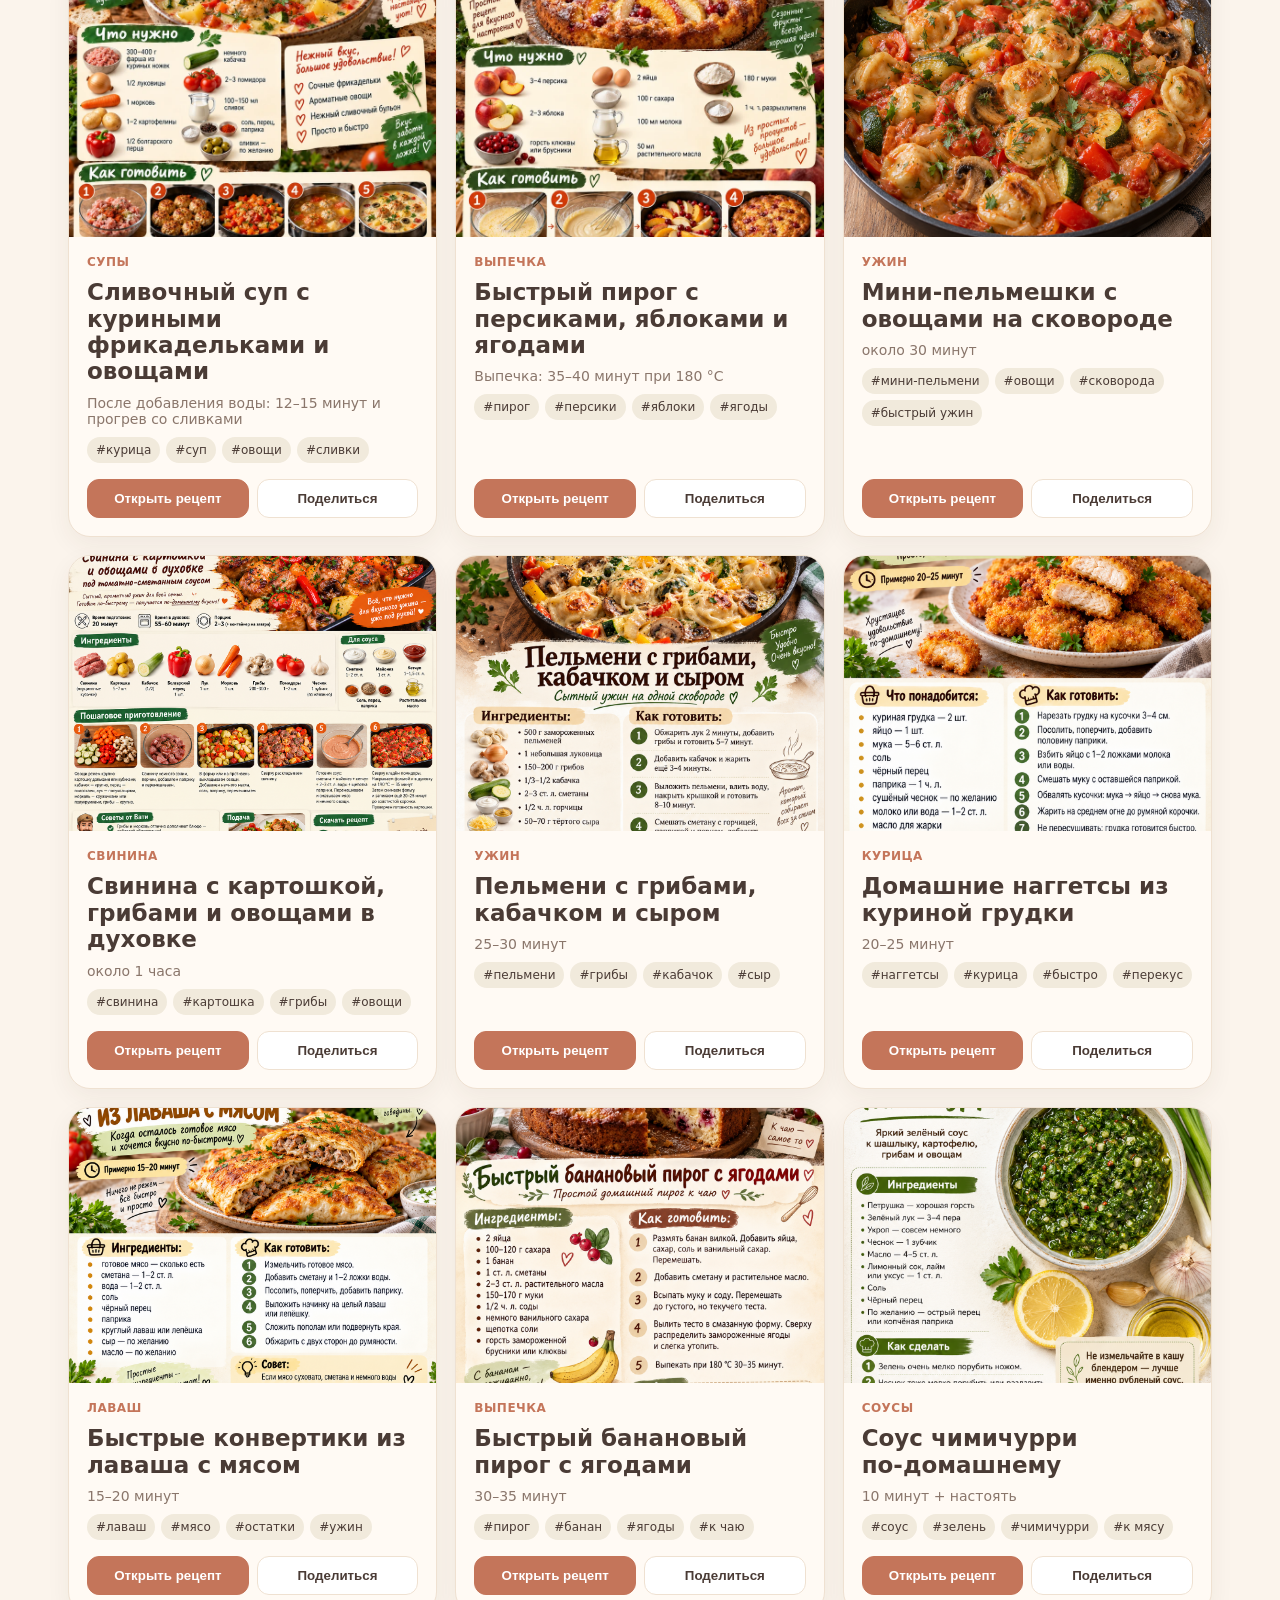
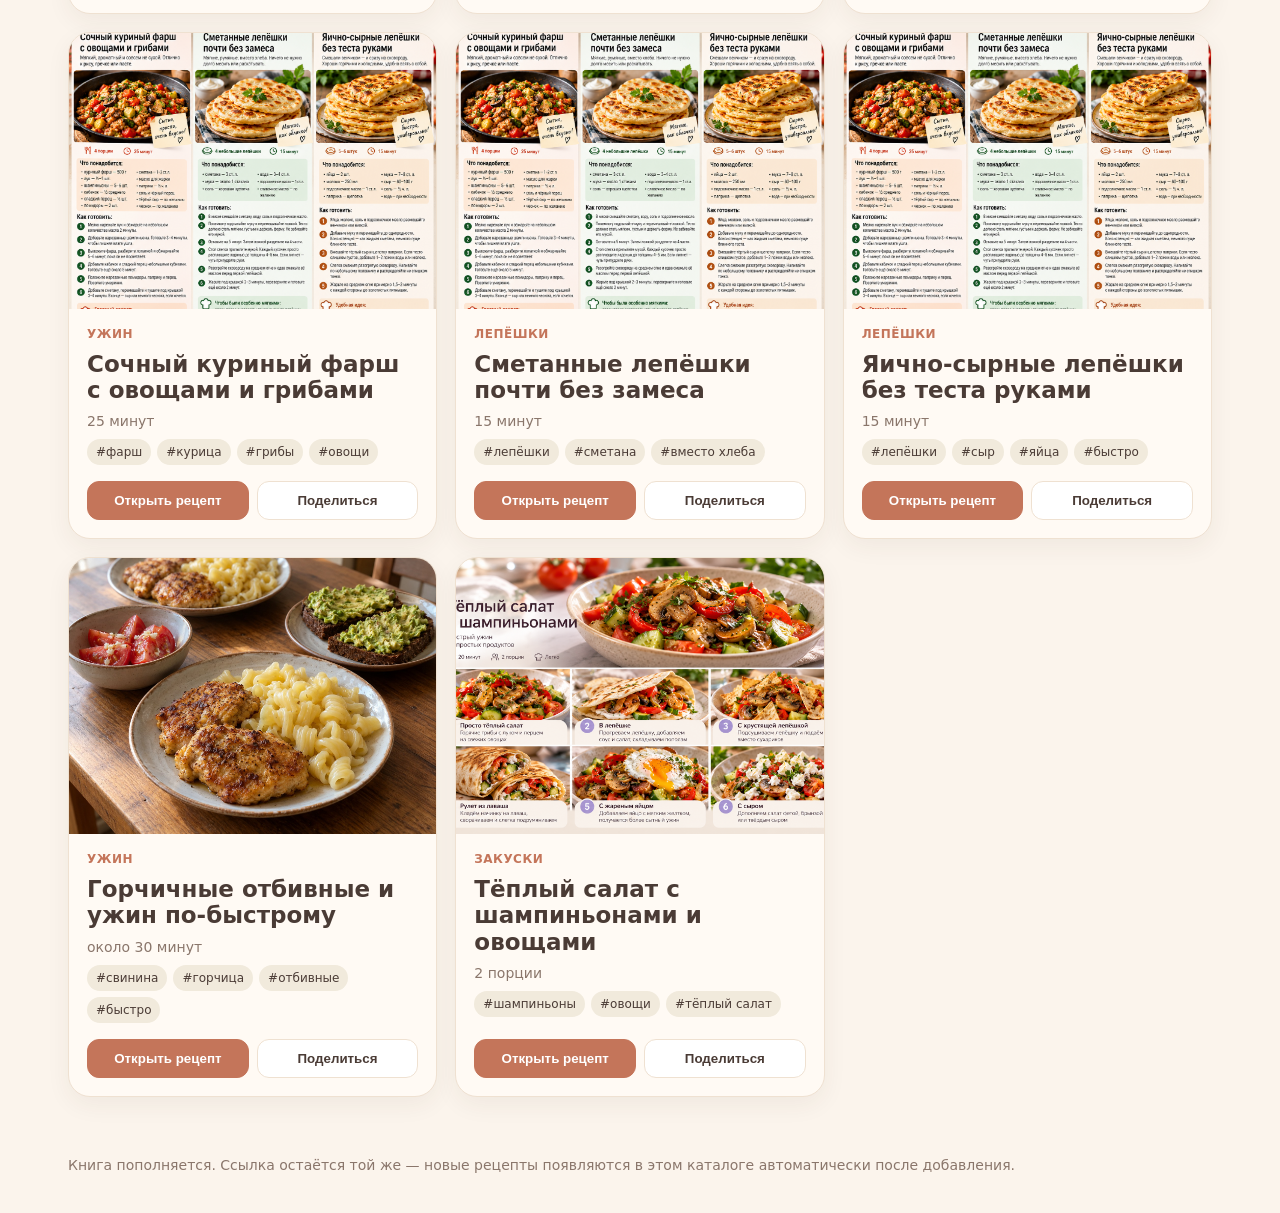
==== commit 5afb97b9: "Rename section to 'Наша семья готовит' Co-Authored-By: Claude Sonnet 5.5 <noreply@anthropic.com>" ====
--- a/index.html
+++ b/index.html
@@ -14,7 +14,7 @@
 <link rel="apple-touch-icon" href="icons/apple-touch-icon.png">
 <link rel="icon" type="image/png" href="icons/icon-192.png">
 <link rel="stylesheet" href="extras.css?v=8">
-<link rel="stylesheet" href="rubrics.css?v=2">
+<link rel="stylesheet" href="rubrics.css?v=5">
 <style>
 :root{--bg:#fbf4ec;--card:#fffaf4;--ink:#4a3b35;--muted:#8a766b;--green:#c4755a;--gold:#f0d08a;--line:#efe1d1}
 *{box-sizing:border-box} body{margin:0;font-family:system-ui,-apple-system,Segoe UI,Roboto,Arial,sans-serif;background:var(--bg);color:var(--ink)}
@@ -84,5 +84,5 @@
 
 <script src="app.js?v=20261018-1"></script>
 <script src="extras.js?v=4"></script>
-<script src="rubrics.js?v=2"></script>
+<script src="rubrics.js?v=6"></script>
 </body></html>
--- a/rubrics.css
+++ b/rubrics.css
@@ -27,3 +27,13 @@
 .fButtons{display:grid;grid-template-columns:2fr 1fr;gap:10px}
 .fButtons button{min-height:48px;border-radius:14px}
 @media(max-width:600px){.rubrics{padding:4px 10px 18px}.rubTiles{grid-template-columns:1fr}.fButtons{grid-template-columns:1fr}}
+.rubDrawing{font-size:13px;color:#8a5a48;background:#f8e3d5;border-radius:999px;padding:5px 10px;align-self:flex-start}
+.fCheck{display:flex;align-items:center;gap:10px;margin:18px 0 4px;font-weight:700;cursor:pointer}
+#addModal .fCheck input{display:inline-block;width:24px;height:24px;flex:none;padding:0}
+.fPhotoBox{margin:6px 0 4px 34px}
+.fPhotoPrev{display:block;max-width:220px;max-height:160px;border-radius:12px;margin-top:8px;object-fit:cover}
+.fPhotoBox[hidden],.fPhotoPrev[hidden]{display:none}
+.rubImgRow{margin-top:14px;border-top:1px solid var(--line);padding-top:6px}
+.rubImgRow[hidden]{display:none}
+.rubImgRow .row{display:flex;gap:10px;flex-wrap:wrap}
+.rubImgRow button{border-radius:14px;min-height:46px;background:#fff7e8;border-color:var(--gold)}
